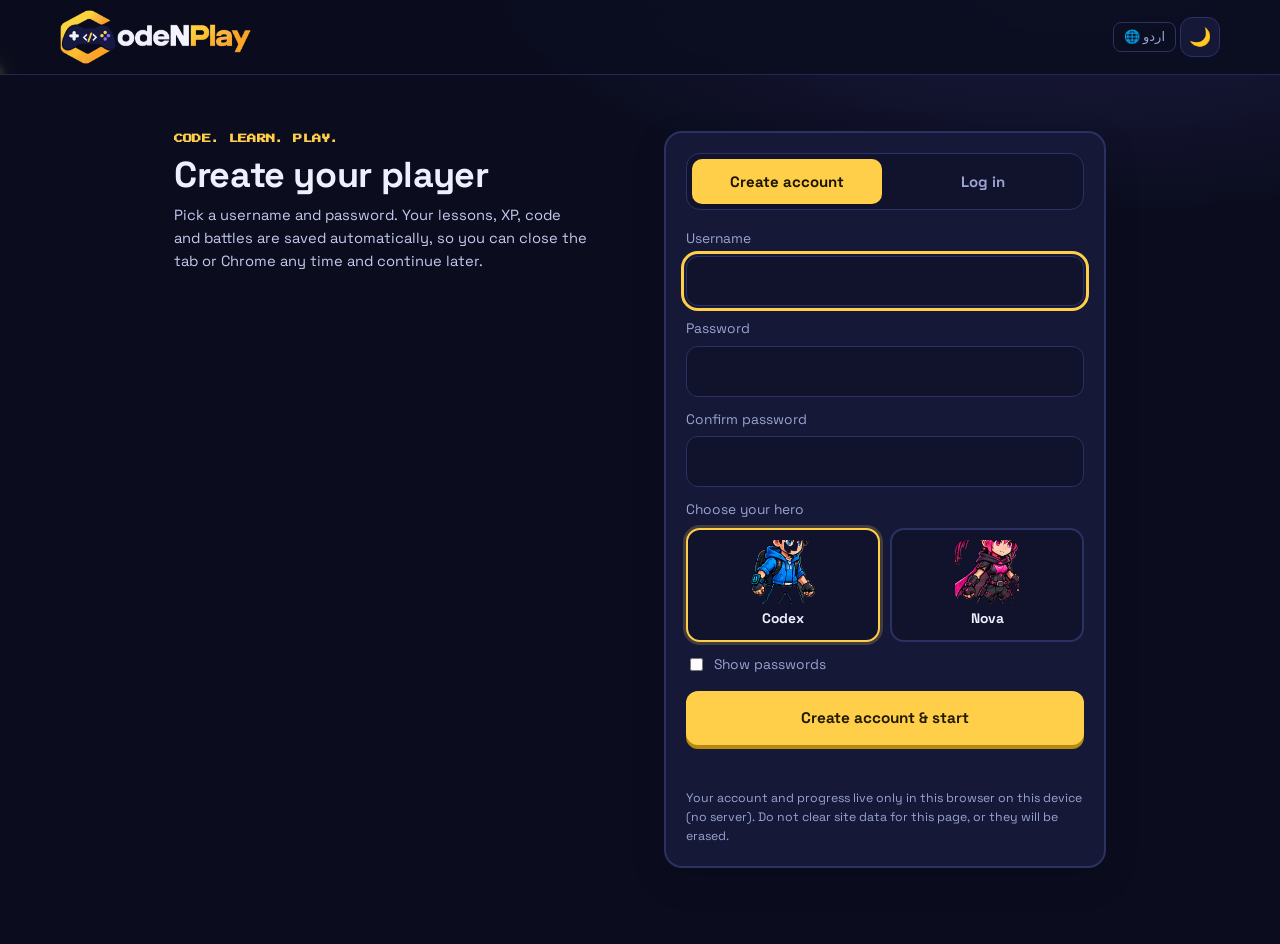
==== courses.html @ debc5994 "CodeNPlay mid-term project" ====
<!doctype html>
<html lang="en">
<head>
  <meta charset="utf-8">
  <meta name="viewport" content="width=device-width, initial-scale=1, viewport-fit=cover">
  <meta name="theme-color" content="#0b0d1f">
  <meta name="color-scheme" content="dark light">
  <title>Courses - CodeNPlay</title>
  <meta name="description" content="Choose your course: Web Development is open now. Short lessons, a live code editor and game battles.">
  <meta property="og:title" content="Courses - CodeNPlay">
  <meta property="og:description" content="Choose your course: Web Development is open now. Short lessons, a live code editor and game battles.">
  <meta property="og:type" content="website">
  <meta property="og:image" content="assets/icon.svg">
  <link rel="manifest" href="manifest.webmanifest">
  <link rel="preconnect" href="https://fonts.googleapis.com">
  <link rel="preconnect" href="https://fonts.gstatic.com" crossorigin>
  <link href="https://fonts.googleapis.com/css2?family=JetBrains+Mono:wght@400;500&family=Press+Start+2P&family=Space+Grotesk:wght@400;500;700&display=swap" rel="stylesheet">
  <link rel="icon" href="data:image/svg+xml,%3Csvg xmlns=%27http://www.w3.org/2000/svg%27 viewBox=%270 0 32 32%27%3E%3Crect width=%2732%27 height=%2732%27 rx=%277%27 fill=%27%23ffcf4a%27/%3E%3Ctext x=%2716%27 y=%2721%27 font-size=%2713%27 font-family=%27monospace%27 text-anchor=%27middle%27 fill=%27%231b1500%27%3E%26lt;/%26gt;%3C/text%3E%3C/svg%3E">
  <link rel="stylesheet" href="css/style.css">
  <script src="js/i18n.js"></script>
  <script src="js/i18n-questions.js"></script>
  <script src="js/auth.js"></script>
  <script>
  var t = null; try { t = localStorage.getItem('theme'); } catch (e) {}
  document.documentElement.dataset.theme = (t === 'cyan') ? 'cyan' : 'dark';
  </script>
</head>
<body data-area="learn">
  <a class="skip-link" href="#view">Skip to content</a>
  <header class="topbar">
    <a class="brand" href="index.html" aria-label="CodeNPlay home"><img class="brand-logo" src="assets/logo.webp" alt="CodeNPlay" width="621" height="176"></a>
    <nav class="nav" aria-label="Main">
      <button id="langToggle" type="button" class="lang-btn" aria-label="Toggle language">🌐</button>
      <button id="themeToggle" type="button" aria-label="Toggle theme">💡</button>
      <a href="index.html" data-nav="home" data-t="home">Home</a>
      <a href="courses.html" data-nav="learn" aria-current="page" data-t="courses">Courses</a>
      <a href="profile.html" data-nav="profile" data-t="profile">Profile</a>
    </nav>
    <a class="xp" id="xpChip" href="profile.html" title="Open your profile" aria-label="Your XP and profile"></a>
  </header>

  <main id="view" class="wrap" tabindex="-1"></main>

  <nav class="tabbar" aria-label="Main mobile">
    <a href="index.html" data-nav="home"><svg class="ic" viewBox="0 0 24 24" fill="none" stroke="currentColor" stroke-width="2" stroke-linecap="round" stroke-linejoin="round"><path d="M3 11l9-8 9 8v9a1 1 0 0 1-1 1h-5v-6H9v6H4a1 1 0 0 1-1-1z"/></svg><span data-t="home">Home</span></a>
    <a href="courses.html" data-nav="learn" aria-current="page"><svg class="ic" viewBox="0 0 24 24" fill="none" stroke="currentColor" stroke-width="2" stroke-linecap="round" stroke-linejoin="round"><path d="M4 5a2 2 0 0 1 2-2h13v16H6a2 2 0 0 0-2 2z"/><path d="M4 21V5"/><path d="M9 7h6"/></svg><span data-t="learn">Learn</span></a>
    <a href="profile.html" data-nav="profile"><span class="emo">👤</span><span data-t="profile">Profile</span></a>
    <button type="button" id="tabLang" class="lang-btn-mobile" aria-label="Toggle language"><span class="emo">🌐</span><span>Lang</span></button>
    <button type="button" id="tabTheme" aria-label="Toggle theme"><span class="emo">🌙</span><span data-t="dark">Dark</span></button>
  </nav>

  <div id="modal" class="modal" aria-live="polite"></div>
  <div id="toast" class="toast" role="status"></div>
  <noscript><p style="padding:24px;color:#fff">Please turn on JavaScript to use CodeNPlay.</p></noscript>

  
  <script defer src="js/lessons.js"></script>
  <script defer src="js/lessons-more.js"></script>
  <script defer src="js/tests-extra.js"></script>
  <script defer src="js/curriculum.js"></script>
  <script defer src="js/runner.js"></script>
  <script defer src="js/core.js"></script>
  <script defer src="js/academy.js"></script>
  <script defer src="js/editor.js"></script>
  <script defer src="js/courses.js"></script>
  <script defer src="js/theme.js"></script>
</body>
</html>
---- css/style.css ----
/* =========================================================
   CodeNPlay styles - mobile first
   ========================================================= */
:root {
  --bg: #0b0d1f; --bg2: #10132b; --card: #151937; --card2: #1b2045; --line: #2b3163;
  --text: #eef0ff; --muted: #9aa3d1; --gold: #ffcf4a; --violet: #7c6bff;
  --green: #3ee08f; --red: #ff6b81; --html: #ff8a4c; --css: #4cc3ff; --js: #ffd84a;
  --accent: var(--violet);
  --r: 16px; --font: "Space Grotesk", system-ui, -apple-system, "Segoe UI", sans-serif;
  --mono: "JetBrains Mono", ui-monospace, SFMono-Regular, Menlo, Consolas, monospace;
  --ed-fs: 15px; --ed-lh: 24px; --tabh: 64px;
}


.topbar {
    position: relative;
    overflow: hidden;
}


/* Moving red line */

.topbar::after {
    content: "";

    position: absolute;

    bottom: 0;
    left: -30%;

    width: 30%;
    height: 2px;

    background: linear-gradient(
        90deg,
        transparent,
        var(--line-color),
        white,
       var(--line-color),
        transparent
    );

    box-shadow:
        0 0 8px var(--line-color),
        0 0 18px var(--line-color),
        0 0 30px var(--line-color-glow);

    animation: movingLine 2.3s linear infinite;
   pointer-events: none;
}


/* Animation */

@keyframes movingLine {

    0% {
        left: -30%;
    }

    100% {
        left: 100%;
    }

}

:root,
:root[data-theme="dark"] {
  --line-color: #FFD966;
  --line-color-glow: rgba(255, 217, 102, 0.7);
}


/* Dark + Cyan */
:root[data-theme="cyan"] {
  --bg: #03232a; --bg2: #053341; --card: #07404f; --card2: #0a5164; --line: #1fa3b8;
  --text: #eafffe; --muted: #8fd9e2;
  --violet: #00e5ff;            /* accent ab cyan */
  --gold: #5ef2d6; --green: #3ee08f; --red: #ff6b81;
  color-scheme: dark;
   --line-color: #00e5ff;
   --line-color-glow: rgba(0, 229, 255, 0.7)
}
:root[data-theme="cyan"] body {
  background-image:
    radial-gradient(900px 480px at 85% -80px, rgba(0,229,255,.35), transparent 70%),
    radial-gradient(700px 400px at 0% 100%, rgba(0,255,200,.18), transparent 70%);
}
/* cards par cyan glow (agar tumhari card class alag hai to selector badal dena) */
:root[data-theme="cyan"] [class*="card"] {
  box-shadow: 0 0 0 1px rgba(0,229,255,.25), 0 6px 24px rgba(0,229,255,.12);
}
body, [class*="card"], header, nav {
  transition: background-color .35s ease, color .35s ease, border-color .35s ease, box-shadow .35s ease;
}

/* button ab icon + naam dikhayega */
#themeToggle { width: auto; padding: 0 12px; gap: 6px; font-size: 14px; white-space: nowrap; }

/* language toggle button */
.lang-btn {
  background: none; border: 1px solid var(--line); color: var(--muted);
  padding: 4px 10px; border-radius: 8px; font-size: 13px; cursor: pointer;
  white-space: nowrap; transition: color .18s, border-color .18s, background .18s;
}
.lang-btn:hover { color: var(--text); border-color: var(--muted); background: var(--card); }
.lang-btn-mobile {
  display: flex; flex-direction: column; align-items: center; justify-content: center;
  gap: 2px; background: none; border: none; color: var(--muted); font-size: 11px;
  cursor: pointer; padding: 4px;
}
.lang-btn-mobile .emo { font-size: 20px; line-height: 24px; }
.lang-btn-mobile:hover { color: var(--gold); }

* { box-sizing: border-box; }
html { -webkit-text-size-adjust: 100%; }
body {
  margin: 0; background: var(--bg); color: var(--text); font-family: var(--font);
  line-height: 1.55; min-height: 100vh; padding-bottom: calc(var(--tabh) + env(safe-area-inset-bottom));
  background-image: radial-gradient(900px 420px at 85% -80px, rgba(124,107,255,.18), transparent 70%);
  background-repeat: no-repeat;
}
a { color: inherit; text-decoration: none; }
h1, h2, h3, h4 { line-height: 1.15; margin: 0; letter-spacing: -.01em; }
p { margin: 0 0 .8em; }
code { font-family: var(--mono); font-size: .88em; background: rgba(124,107,255,.2); color: #d7d2ff; padding: .1em .4em; border-radius: 6px; }
button { font: inherit; color: inherit; cursor: pointer; }
.ic { width: 1.1em; height: 1.1em; flex: none; vertical-align: -.15em; }
.r90 { transform: rotate(90deg); } .r180 { transform: rotate(180deg); } .r270 { transform: rotate(270deg); }
.hidden { display: none !important; }
.muted { color: var(--muted); }
.center { text-align: center; }
:focus-visible { outline: 3px solid var(--gold); outline-offset: 2px; }

/* ---------- top bar ---------- */
.topbar {
  position: sticky; top: 0; z-index: 30; display: flex; align-items: center; gap: 14px;
  padding: 10px 16px; padding-top: calc(10px + env(safe-area-inset-top));
  background: rgba(11,13,31,.88); backdrop-filter: blur(10px); border-bottom: 1px solid var(--line);
}
.brand { display: flex; align-items: center; gap: 10px; font-weight: 700; font-size: 1.15rem; margin-right: auto; }
.logo { display: grid; place-items: center; width: 36px; height: 36px; border-radius: 10px; background: var(--gold); color: #1b1500; font-family: var(--mono); font-weight: 500; font-size: .82rem; box-shadow: 0 3px 0 #b68a10; }
.bname em { font-style: normal; color: var(--gold); }
.nav { display: none; gap: 4px; }
.nav a { padding: 8px 14px; border-radius: 10px; color: var(--muted); font-weight: 500; }
.nav a:hover { color: var(--text); background: var(--card); }
.nav a.active { color: var(--text); background: var(--card2); }
.xp { display: flex; align-items: center; gap: 8px; padding: 6px 12px; border-radius: 999px; background: var(--card); border: 1px solid var(--line); font-size: .85rem; }
.xp .lv { color: var(--gold); font-weight: 700; }
.xpbar { width: 38px; height: 6px; border-radius: 6px; background: #0b0d1f; overflow: hidden; display: none; }
.xpbar i { display: block; height: 100%; background: var(--gold); }

.tabbar {
  position: fixed; inset: auto 0 0 0; z-index: 30; height: calc(var(--tabh) + env(safe-area-inset-bottom)); padding-bottom: env(safe-area-inset-bottom);
  display: grid; grid-template-columns: repeat(3, 1fr); background: rgba(16,19,43,.96); backdrop-filter: blur(10px); border-top: 1px solid var(--line);
}
.tabbar a { display: flex; flex-direction: column; align-items: center; justify-content: center; gap: 2px; color: var(--muted); font-size: .72rem; font-weight: 500; }
.tabbar .ic { width: 24px; height: 24px; }
.tabbar a.active { color: var(--gold); }

/* ---------- layout ---------- */
.wrap { max-width: 1100px; margin: 0 auto; padding: 0 16px 40px; outline: none; }
.block { padding: 28px 0 8px; }
.pad-top { padding-top: 20px; }
.block-head { margin-bottom: 16px; }
.block-head h2 { font-size: 1.5rem; }
.block-head p { color: var(--muted); margin-top: 6px; }
.h1s { font-size: clamp(1.6rem, 5vw, 2.4rem); }
.eyebrow { color: var(--gold); font-weight: 700; letter-spacing: .08em; text-transform: uppercase; font-size: .78rem; margin-bottom: 8px; }
.lead { color: #c4caee; font-size: 1.05rem; max-width: 56ch; }
.lead.sm { font-size: .98rem; margin: 8px 0 0; }
.back { display: inline-flex; align-items: center; gap: 6px; color: var(--muted); font-size: .92rem; padding: 14px 0 6px; font-weight: 500; }
.back:hover { color: var(--text); }

/* ---------- buttons ---------- */
.btn {
  display: inline-flex; align-items: center; justify-content: center; gap: 8px; border: 2px solid transparent; border-radius: 12px;
  padding: 10px 18px; font-weight: 700; background: var(--card2); color: var(--text); min-height: 44px; transition: transform .08s, background .15s;
}
.btn:active { transform: translateY(2px); }
.btn.primary { background: var(--gold); color: #231a00; box-shadow: 0 4px 0 #b68a10; }
.btn.primary:active { box-shadow: 0 2px 0 #b68a10; transform: translateY(2px); }
.btn.ghost { background: transparent; border-color: var(--line); }
.btn.ghost:hover { background: var(--card); }
.btn.big { padding: 13px 22px; font-size: 1.02rem; min-height: 50px; }
.btn[disabled] { opacity: .6; pointer-events: none; }
.cta { display: flex; flex-wrap: wrap; gap: 12px; margin-top: 20px; }
.linkbtn { background: none; border: 0; color: var(--muted); text-decoration: underline; padding: 8px; }
.mini {
  display: inline-flex; align-items: center; gap: 6px; padding: 6px 10px; border-radius: 8px; border: 1px solid var(--line);
  background: var(--card2); font-size: .82rem; font-weight: 500; min-height: 34px;
}
.mini.run { background: var(--green); color: #052415; border-color: transparent; font-weight: 700; }

/* ---------- hero ---------- */
.hero { display: grid; gap: 28px; padding: 28px 0 10px; }
.hero h1 { font-size: clamp(2rem, 8vw, 3.6rem); }
.hero .mark { color: var(--gold); position: relative; white-space: nowrap; }
.hero .lead { margin-top: 14px; }
.hero-art { display: none; }
.mock { background: var(--card); border: 1px solid var(--line); border-radius: 18px; overflow: hidden; box-shadow: 0 18px 50px rgba(0,0,0,.4); transform: rotate(1.5deg); }
.mock-bar { display: flex; align-items: center; gap: 6px; padding: 10px 14px; background: var(--card2); color: var(--muted); font-size: .8rem; font-family: var(--mono); }
.mock-bar i { width: 10px; height: 10px; border-radius: 50%; background: #ff6b81; }
.mock-bar i:nth-child(2) { background: var(--gold); } .mock-bar i:nth-child(3) { background: var(--green); }
.mock-bar span { margin-left: 10px; }
.mock pre { margin: 0; padding: 16px; font-family: var(--mono); font-size: .86rem; line-height: 1.7; color: #dfe3ff; }
.mock-stage { position: relative; height: 130px; background: #0b0e22; border-top: 1px solid var(--line); }
.mock-grid { position: absolute; inset: 0; background-image: linear-gradient(rgba(124,140,255,.16) 1px, transparent 1px), linear-gradient(90deg, rgba(124,140,255,.16) 1px, transparent 1px); background-size: 28px 28px; }
.mock-chip { position: absolute; left: 14px; bottom: 12px; background: var(--gold); color: #231a00; font-weight: 700; font-size: .75rem; padding: 4px 10px; border-radius: 999px; }
.k { color: #ff8fb1; } .n { color: #ffb86b; } .s { color: #8ff0b3; } .c { color: #6c76a8; font-style: italic; } .tg { color: #7fb4ff; } .at { color: #ffd479; }

/* ---------- course cards ---------- */
.cards { display: grid; gap: 14px; }
.course-card {
  position: relative; display: flex; flex-direction: column; gap: 6px; padding: 20px; border-radius: var(--r); background: var(--card);
  border: 2px solid var(--line); transition: transform .15s, border-color .15s; overflow: hidden;
}
.course-card:hover { transform: translateY(-3px); border-color: var(--accent); }
.course-card.current { border-color: var(--accent); }
.c-html { --accent: var(--html); } .c-css { --accent: var(--css); } .c-js { --accent: var(--js); }
.course-card::before { content: ""; position: absolute; left: 0; top: 0; right: 0; height: 5px; background: var(--accent); }
.step-no { position: absolute; right: 16px; top: 14px; font-size: 3rem; font-weight: 700; color: rgba(255,255,255,.06); line-height: 1; }
.course-card h3 { font-size: 1.6rem; color: var(--accent); }
.course-card .tag { margin: 0; color: var(--text); font-weight: 700; }
.course-card .desc { color: var(--muted); font-size: .93rem; margin: 0 0 8px; }
.prog { height: 8px; background: #0b0d1f; border-radius: 8px; overflow: hidden; }
.prog span { display: block; height: 100%; background: var(--accent); border-radius: 8px; transition: width .4s; }
.card-foot { display: flex; justify-content: space-between; align-items: center; margin-top: 8px; color: var(--muted); }
.card-foot .go { color: var(--accent); font-weight: 700; display: inline-flex; gap: 6px; align-items: center; }

.how { list-style: none; margin: 0; padding: 0; display: grid; gap: 12px; grid-template-columns: 1fr 1fr; }
.how li { background: var(--card); border: 1px solid var(--line); border-radius: var(--r); padding: 16px; }
.how b { display: grid; place-items: center; width: 30px; height: 30px; border-radius: 50%; background: var(--violet); margin-bottom: 10px; }
.how h4 { font-size: 1.05rem; margin-bottom: 4px; }
.how p { color: var(--muted); font-size: .88rem; margin: 0; }
.foot { display: flex; flex-wrap: wrap; gap: 8px; justify-content: space-between; align-items: center; margin-top: 34px; padding-top: 16px; border-top: 1px solid var(--line); color: var(--muted); font-size: .88rem; }

/* ---------- course page ---------- */
.course-head { display: flex; justify-content: space-between; align-items: center; gap: 16px; padding: 20px; border-radius: var(--r); background: var(--card); border: 2px solid var(--line); border-left: 6px solid var(--accent); margin: 8px 0 18px; }
.ring { flex: none; width: 76px; height: 76px; border-radius: 50%; border: 5px solid var(--accent); display: flex; flex-direction: column; align-items: center; justify-content: center; }
.ring b { font-size: 1.1rem; } .ring span { font-size: .68rem; color: var(--muted); }
.lessons { list-style: none; margin: 0; padding: 0; display: grid; gap: 10px; }
.lrow { display: flex; align-items: center; gap: 14px; padding: 14px 16px; background: var(--card); border: 1px solid var(--line); border-radius: 14px; transition: border-color .15s, transform .15s; }
.lrow:hover { border-color: var(--accent); transform: translateX(3px); }
.lrow .num { flex: none; display: grid; place-items: center; width: 40px; height: 40px; border-radius: 12px; background: var(--card2); font-weight: 700; }
.lrow.done .num { background: var(--green); color: #052415; }
.lrow.next { border-color: var(--accent); }
.lrow.next .num { background: var(--accent); color: #1b1500; }
.lt { display: flex; flex-direction: column; flex: 1; min-width: 0; }
.lt small { color: var(--muted); }
.chev { color: var(--muted); }

/* ---------- lesson ---------- */
.lesson { max-width: 1000px; margin: 0 auto; }
.l-head { padding: 6px 0 14px; }
.steps { list-style: none; display: flex; gap: 6px; padding: 0; margin: 14px 0 0; flex-wrap: wrap; }
.steps li { font-size: .78rem; font-weight: 700; padding: 5px 12px; border-radius: 999px; background: var(--card); color: var(--muted); border: 1px solid var(--line); }
.steps li.on { background: var(--accent); color: #1b1500; border-color: transparent; }
.card { background: var(--card); border: 1px solid var(--line); border-radius: var(--r); padding: 18px; margin-bottom: 16px; }
.card h2 { font-size: 1.25rem; display: flex; align-items: center; gap: 10px; margin-bottom: 12px; }
.badge { display: grid; place-items: center; width: 28px; height: 28px; border-radius: 50%; background: var(--accent); color: #1b1500; font-size: .85rem; }
.prose p { font-size: 1.02rem; color: #d6dbf7; }
.example { margin-top: 12px; border: 1px solid var(--line); border-radius: 12px; overflow: hidden; background: #0b0e22; }
.ex-head { display: flex; align-items: center; justify-content: space-between; padding: 8px 12px; background: var(--card2); font-size: .8rem; color: var(--muted); font-weight: 700; text-transform: uppercase; letter-spacing: .05em; }
.code { margin: 0; padding: 14px; font-family: var(--mono); font-size: .88rem; line-height: 1.7; overflow-x: auto; color: #e4e7ff; white-space: pre; }
.task { display: flex; gap: 12px; align-items: flex-start; background: rgba(255,207,74,.1); border: 1px solid rgba(255,207,74,.35); border-radius: 12px; padding: 12px 14px; margin-bottom: 14px; }
.task .ic { color: var(--gold); width: 22px; height: 22px; margin-top: 2px; }
.task p { margin: 0; }
.next .cta { margin-top: 14px; }
.pn { display: flex; justify-content: space-between; gap: 12px; margin-top: 4px; }
.pn a { display: inline-flex; align-items: center; gap: 8px; padding: 10px 14px; border-radius: 12px; border: 1px solid var(--line); color: var(--muted); font-size: .9rem; }
.pn a:hover { color: var(--text); background: var(--card); }
.dots { display: flex; gap: 8px; margin-top: 12px; }
.dots i { width: 28px; height: 8px; border-radius: 8px; background: var(--card2); }
.dots i.cur { background: var(--accent); } .dots i.ok { background: var(--green); }
.question { font-size: 1.12rem; margin-bottom: 14px; }
.question p { margin: 0; }
.tbar { display: flex; flex-wrap: wrap; gap: 10px; margin-top: 14px; }
.feedback { margin-top: 12px; border-radius: 12px; padding: 0; font-size: .96rem; }
.feedback:not(:empty) { padding: 12px 14px; background: var(--card2); }
.feedback.good { background: rgba(62,224,143,.15); border: 1px solid var(--green); }
.feedback.bad { background: rgba(255,107,129,.14); border: 1px solid var(--red); }
.feedback.hint { background: rgba(124,107,255,.18); border: 1px solid var(--violet); }

/* ---------- workbench (editor + output) ---------- */
.wb { border: 1px solid var(--line); border-radius: 14px; overflow: hidden; background: var(--bg2); }
.wb-tabs { display: flex; background: var(--card2); }
.wb-tabs button { flex: 1; border: 0; background: none; padding: 11px; font-weight: 700; color: var(--muted); border-bottom: 3px solid transparent; }
.wb-tabs button.on { color: var(--text); border-bottom-color: var(--gold); background: var(--card); }
.wb-grid { display: block; }
.wb--code .pane-out { display: none; }
.wb--out .pane-code { display: none; }
.pane { display: flex; flex-direction: column; min-width: 0; }
.pane-head { display: flex; align-items: center; justify-content: space-between; gap: 8px; padding: 8px 10px; background: var(--card2); border-bottom: 1px solid var(--line); }
.file { display: inline-flex; align-items: center; gap: 8px; font-family: var(--mono); font-size: .8rem; color: var(--muted); }
.dot { width: 9px; height: 9px; border-radius: 50%; background: var(--html); } .dot.out { background: var(--green); }
.acts { display: flex; gap: 8px; }
.ed { position: relative; display: flex; height: 300px; background: #0b0e22; }
.gutter { margin: 0; width: 40px; flex: none; padding: 12px 8px 12px 0; text-align: right; font-family: var(--mono); font-size: var(--ed-fs); line-height: var(--ed-lh); color: #4d5588; overflow: hidden; user-select: none; background: #0a0c1d; border-right: 1px solid var(--line); }
.ed-main { position: relative; flex: 1; min-width: 0; }
.ed-main pre, .ed-main textarea {
  position: absolute; inset: 0; margin: 0; padding: 12px; border: 0; font-family: var(--mono); font-size: var(--ed-fs); line-height: var(--ed-lh);
  white-space: pre; tab-size: 2; letter-spacing: 0; word-spacing: 0;
}
.hl { color: #e4e7ff; overflow: hidden; pointer-events: none; }
.ed-main textarea { background: transparent; color: transparent; caret-color: #fff; resize: none; overflow: auto; outline: none; -webkit-text-fill-color: transparent; }
.ed-main textarea::selection { background: rgba(124,107,255,.45); -webkit-text-fill-color: transparent; }
.symbols { display: flex; gap: 6px; overflow-x: auto; padding: 8px; background: var(--card2); border-top: 1px solid var(--line); -webkit-overflow-scrolling: touch; }
.symbols button { flex: none; min-width: 40px; height: 38px; border-radius: 8px; border: 1px solid var(--line); background: var(--card); font-family: var(--mono); font-size: 1rem; padding: 0 10px; }
.symbols button:active { background: var(--violet); }
.preview { width: 100%; height: 300px; border: 0; background: #fff; display: block; }
.console { background: #0b0e22; border-top: 1px solid var(--line); }
.console-head { padding: 6px 12px; font-size: .75rem; font-weight: 700; letter-spacing: .06em; text-transform: uppercase; color: var(--muted); background: var(--card2); }
.console-body { font-family: var(--mono); font-size: .9rem; padding: 10px 12px; min-height: 96px; max-height: 160px; overflow: auto; color: #d9ffe8; }
.console-body:empty::before { content: "Nothing printed yet. Use console.log(...) and press Run."; color: #5f688f; }
.cl { padding: 2px 0; border-bottom: 1px dashed rgba(255,255,255,.07); white-space: pre-wrap; word-break: break-word; }
.cl.err { color: #ff9aa9; }
.base { border-top: 1px solid var(--line); background: var(--card); font-size: .85rem; }
.base summary { padding: 10px 12px; cursor: pointer; color: var(--muted); }
.base pre { margin: 0; padding: 0 12px 12px; font-family: var(--mono); font-size: .82rem; color: #c8cdf0; overflow-x: auto; }

/* ---------- modal + toast ---------- */
.modal { position: fixed; inset: 0; z-index: 60; background: rgba(5,6,18,.75); display: none; align-items: center; justify-content: center; padding: 20px; }
.modal.open { display: flex; }
.modal-card { background: var(--card); border: 2px solid var(--gold); border-radius: 20px; padding: 26px 22px; max-width: 380px; width: 100%; text-align: center; animation: pop .25s ease-out; }
.modal-card h2 { font-size: 1.7rem; margin: 10px 0; }
.burst { width: 64px; height: 64px; margin: 0 auto; border-radius: 50%; display: grid; place-items: center; background: var(--gold); color: #231a00; }
.burst .ic { width: 34px; height: 34px; fill: #231a00; }
.xpgain { font-size: 1.5rem; font-weight: 700; color: var(--green); margin-bottom: 4px; }
.modal-acts { display: flex; flex-direction: column; gap: 10px; margin-top: 18px; }
@keyframes pop { from { transform: scale(.9); opacity: 0; } to { transform: scale(1); opacity: 1; } }
.toast { position: fixed; left: 50%; bottom: calc(var(--tabh) + 18px + env(safe-area-inset-bottom)); transform: translate(-50%, 20px); background: var(--card2); border: 1px solid var(--line); padding: 10px 16px; border-radius: 999px; font-size: .9rem; opacity: 0; pointer-events: none; transition: .25s; z-index: 70; }
.toast.show { opacity: 1; transform: translate(-50%, 0); }

/* ---------- game ---------- */
.gamepage { max-width: 860px; margin: 0 auto; }
.game-top { display: flex; align-items: center; justify-content: space-between; }
.chip { padding: 5px 12px; border-radius: 999px; background: var(--card2); border: 1px solid var(--line); font-size: .78rem; font-weight: 700; }
.chip.gold { background: var(--gold); color: #231a00; border-color: transparent; }
.banner { padding: 10px 14px; border-radius: 12px; margin: 6px 0 10px; font-weight: 500; }
.banner.good { background: rgba(62,224,143,.15); border: 1px solid var(--green); }
.hud { display: grid; grid-template-columns: repeat(5, minmax(0, 1fr)); gap: 8px; margin: 8px 0 10px; }
.hud div { background: var(--card); border: 1px solid var(--line); border-radius: 12px; padding: 8px 10px; }
.hud small { display: block; color: var(--muted); font-size: .68rem; text-transform: uppercase; letter-spacing: .06em; }
.hud b { font-size: 1.1rem; }
.stage { border: 3px solid var(--line); border-radius: 16px; overflow: hidden; aspect-ratio: 16 / 10; background: #0b0e22; box-shadow: 0 0 0 4px rgba(124,107,255,.15); }
.stage canvas { width: 100%; height: 100%; display: block; touch-action: none; }
.controls { display: grid; grid-template-columns: 1fr auto 1fr; align-items: center; gap: 10px; margin: 16px 0; }
.dpad { display: grid; grid-template-columns: repeat(3, 52px); grid-template-rows: repeat(3, 52px); justify-self: start; }
.dpad button { border: 0; background: var(--card2); border-radius: 10px; display: grid; place-items: center; touch-action: manipulation; border: 1px solid var(--line); }
.dpad button:active { background: var(--violet); }
.dpad .u { grid-area: 1 / 2; } .dpad .l { grid-area: 2 / 1; } .dpad .r { grid-area: 2 / 3; } .dpad .d { grid-area: 3 / 2; }
.dpad .mid { grid-area: 2 / 2; background: var(--bg2); }
.ab { display: flex; gap: 12px; justify-self: end; }
.ab button { width: 58px; height: 58px; border-radius: 50%; border: 0; font-weight: 700; font-size: 1.1rem; background: var(--violet); box-shadow: 0 4px 0 #4a3fb3; touch-action: manipulation; }
.ab .a { background: var(--gold); color: #231a00; box-shadow: 0 4px 0 #b68a10; }
.ab .b { margin-top: 18px; }
.ab button:active { transform: translateY(3px); box-shadow: none; }
.game-foot { display: flex; flex-direction: column; gap: 12px; align-items: stretch; }
.game-foot p { margin: 0; text-align: center; }

/* ---------- small phones ---------- */
@media (max-width: 480px) {
  .controls { grid-template-columns: 1fr 1fr; }
  .center-btns { grid-column: 1 / -1; grid-row: 1; }
  .center-btns .btn { width: 100%; }
  .xp .lv { display: none; }
}

/* ---------- tablet / desktop ---------- */
@media (min-width: 861px) {
  :root { --tabh: 0px; --ed-fs: 14px; --ed-lh: 22px; }
  body { padding-bottom: 0; }
  .tabbar { display: none; }
  .nav { display: flex; }
  .xpbar { display: block; }
  .toast { bottom: 24px; }
  .wrap { padding: 0 28px 60px; }
  .hero { grid-template-columns: 1.15fr .85fr; align-items: center; gap: 40px; padding: 56px 0 20px; }
  .hero-art { display: block; }
  .cards { grid-template-columns: repeat(3, 1fr); }
  .how { grid-template-columns: repeat(5, minmax(0, 1fr)); }
  .wb-tabs { display: none; }
  .wb--code .pane-out, .wb--out .pane-code { display: flex; }
  .wb-grid { display: grid; grid-template-columns: 1fr 1fr; }
  .pane-code { border-right: 1px solid var(--line); }
  .ed, .preview { height: 340px; }
  .symbols { display: none; }
  .card { padding: 24px; }
  .game-foot { flex-direction: row; justify-content: space-between; align-items: center; }
  .game-foot p { text-align: left; }
  .modal-acts { flex-direction: row; justify-content: center; }
}
@media (max-width: 860px) {
  /* 16px inputs stop iOS from zooming when you tap the editor */
  :root { --ed-fs: 16px; --ed-lh: 26px; }
  .ed { height: 280px; }
  .preview { height: 280px; }
}
@media (prefers-reduced-motion: reduce) { * { animation: none !important; transition: none !important; } }

/* =========================================================
   REDESIGN v2 - arcade look, battle screen (question left, game right)
   ========================================================= */
:root { --px: "Press Start 2P", ui-monospace, monospace; }
.eyebrow { font-family: var(--px); font-size: .62rem; line-height: 1.7; letter-spacing: .02em; }
.card, .course-card, .lrow, .how li { box-shadow: 0 5px 0 rgba(0,0,0,.35); }
.card { border-width: 2px; }
.logo { font-family: var(--mono); }
body[data-area="play"] .wrap { max-width: 1360px; }

/* stage (shared by home demo, battle, free play) */
.stage {
  position: relative; aspect-ratio: 16 / 9; width: 100%; overflow: hidden; background: #0b0e22; border: 3px solid #323a7a; border-radius: 14px;
  box-shadow: 0 6px 0 rgba(0,0,0,.4), 0 0 0 4px rgba(124,107,255,.12);
}
.stage canvas { width: 100%; height: 100%; display: block; image-rendering: pixelated; }

/* home arcade cabinet */
.hero-art { display: block; }
.cab { background: linear-gradient(180deg, #232766, #151937); border: 3px solid #323a7a; border-radius: 22px; padding: 12px; box-shadow: 0 10px 0 rgba(0,0,0,.4), 0 24px 60px rgba(0,0,0,.45); }
.cab-top { display: flex; align-items: center; gap: 8px; padding: 2px 4px 10px; font-family: var(--px); font-size: .6rem; color: var(--muted); }
.cab-top b { margin-left: auto; font-weight: 400; color: var(--gold); }
.led { width: 10px; height: 10px; border-radius: 50%; background: var(--red); box-shadow: 0 0 10px var(--red); }
.led.b { background: var(--green); box-shadow: 0 0 10px var(--green); }
.cab-code { margin-top: 10px; padding: 10px 12px; border-radius: 10px; background: #0b0e22; font-family: var(--mono); font-size: .8rem; color: #dfe3ff; overflow-x: auto; white-space: nowrap; }
.hero h1 { font-size: clamp(2.2rem, 9vw, 4rem); }

/* course page level tiles */
.lessons { grid-template-columns: repeat(auto-fill, minmax(260px, 1fr)); }
.lrow .num { font-family: var(--px); font-size: .8rem; border-radius: 10px; }

/* battle screen */
.play-grid { display: grid; gap: 16px; grid-template-columns: minmax(0, 1fr); }
.arena { order: -1; scroll-margin-top: 70px; }
.m-head { padding: 2px 0 12px; }
.pips { list-style: none; display: flex; flex-wrap: wrap; gap: 8px; padding: 0; margin: 14px 0 0; }
.pips li b { display: inline-block; font-family: var(--px); font-weight: 400; font-size: .62rem; padding: 8px 10px; border-radius: 8px; background: var(--card); border: 2px solid var(--line); color: var(--muted); }
.pips li.cur b { background: var(--gold); border-color: var(--gold); color: #231a00; }
.pips li.done b { background: var(--green); border-color: var(--green); color: #052415; }
.qcard { padding: 16px; }
.qtag { font-family: var(--px); font-size: .62rem; color: var(--gold); margin-bottom: 10px; line-height: 1.6; }
.question { font-size: 1.08rem; margin-bottom: 14px; }
.arena-hud { display: flex; align-items: center; justify-content: space-between; gap: 12px; margin-bottom: 10px; }
.hearts { display: flex; gap: 4px; }
.heart { width: 26px; height: 26px; fill: #ff5470; filter: drop-shadow(0 2px 0 rgba(0,0,0,.4)); }
.hearts .lost .heart { fill: #2b3163; }
.stat { text-align: right; padding: 4px 12px; background: var(--card); border: 2px solid var(--line); border-radius: 10px; min-width: 84px; }
.stat small { display: block; color: var(--muted); font-size: .62rem; text-transform: uppercase; letter-spacing: .06em; }
.stat b { font-family: var(--px); font-weight: 400; font-size: .85rem; color: var(--gold); }
.arena-note { margin: 12px 2px 0; color: var(--muted); font-size: .88rem; text-align: center; }
.keys { margin: 0; color: var(--muted); font-size: .82rem; }
.ov { position: absolute; inset: 0; display: none; align-items: center; justify-content: center; padding: 8px; background: rgba(6,7,22,.78); overflow: auto; }
.ov.open { display: flex; animation: pop .25s ease-out; }
.ov-card { text-align: center; width: 100%; max-width: 360px; }
.ov-title { font-family: var(--px); font-size: clamp(.85rem, 3.4vw, 1.3rem); color: var(--gold); margin: 0 0 8px; text-shadow: 0 3px 0 #000; line-height: 1.4; }
.ov-title.bad { color: var(--red); }
.stars { display: flex; justify-content: center; gap: 6px; margin-bottom: 4px; }
.bigstar { width: clamp(30px, 9vw, 46px); fill: #2b3163; stroke: #10122b; stroke-width: 1.5; }
.stars .on .bigstar { fill: var(--gold); }
.ov-xp { margin: 4px 0 10px; font-weight: 700; color: #dfe3ff; font-size: .95rem; }
.ov-acts { display: grid; grid-template-columns: 1fr 1fr; gap: 8px; }
.ov-acts .primary { grid-column: 1 / -1; }
.ov-acts .btn { min-height: 42px; padding: 8px 12px; }
.ov-acts .big { font-size: .95rem; }

/* tabbed workbench (narrow panel on desktop too) */
@media (min-width: 861px) {
  .wb.tabbed .wb-tabs { display: flex; }
  .wb.tabbed .wb-grid { display: block; }
  .wb.tabbed.wb--code .pane-out, .wb.tabbed.wb--out .pane-code { display: none; }
  .wb.tabbed .pane-code { border-right: 0; }
  .wb.tabbed .symbols { display: flex; }
  .wb.tabbed .ed, .wb.tabbed .preview { height: 300px; }
}
@media (min-width: 981px) {
  .play-grid { grid-template-columns: minmax(0, 1fr) minmax(0, .92fr); gap: 26px; align-items: start; }
  .arena { order: 0; position: sticky; top: 78px; }
  .m-head { padding-top: 0; }
}

/* free play */
#themeToggle {
  appearance: none;
  -webkit-appearance: none;
  background: var(--card);
  color: var(--text);
  border: 1px solid var(--line);
  border-radius: 12px;
  width: 40px;
  height: 40px;
  padding: 0;
  display: inline-grid;
  place-items: center;
  font-size: 18px;
  line-height: 1;
  cursor: pointer;
  transition: background .2s, border-color .2s, transform .15s;
}
#themeToggle:hover {
  background: var(--card2);
  border-color: var(--accent);
}
#themeToggle:active { transform: scale(.94); }
#themeToggle:focus-visible {
  outline: 2px solid var(--accent);
  outline-offset: 2px;
}


/* =========================================================
   CodeNPlay quality upgrade — additive overrides
   Preserves the original palette, routes, lesson and game UI.
   ========================================================= */
:root {
  --r: 18px;
  --focus-ring: 0 0 0 3px rgba(255, 207, 74, .22);
}
html { scroll-behavior: smooth; }
body {
  background-attachment: fixed;
  text-rendering: optimizeLegibility;
  -webkit-font-smoothing: antialiased;
}
.topbar {
  min-height: 64px;
  background: color-mix(in srgb, var(--bg) 88%, transparent);
  border-bottom-color: color-mix(in srgb, var(--line) 78%, transparent);
}
.topbar::after { z-index: 1; }
.brand { letter-spacing: -.035em; }
.logo { transition: transform .2s ease, box-shadow .2s ease; }
.brand:hover .logo { transform: translateY(-2px) rotate(-4deg); box-shadow: 0 5px 0 #b68a10, 0 0 22px rgba(255,207,74,.22); }
.nav a, .tabbar a, .tabbar button { transition: color .18s ease, background .18s ease, transform .18s ease; }
.nav a.active { box-shadow: inset 0 0 0 1px color-mix(in srgb, var(--accent) 42%, transparent); }
.xp { box-shadow: 0 8px 24px rgba(0,0,0,.12); white-space: nowrap; }
.xpbar { display: block; }
.btn, .mini, .course-card, .lrow, .card, .qcard { transition: transform .18s ease, border-color .18s ease, background-color .18s ease, box-shadow .18s ease; }
.btn:hover { transform: translateY(-1px); }
.btn.primary:hover { box-shadow: 0 6px 0 #b68a10, 0 12px 28px rgba(255,207,74,.12); }
.btn:focus-visible, button:focus-visible, a:focus-visible { outline: 3px solid var(--gold); outline-offset: 3px; box-shadow: var(--focus-ring); }
.course-card, .card, .qcard, .cab, .arena, .course-head {
  box-shadow: 0 12px 34px rgba(0,0,0,.16);
}
.course-card:hover, .lrow:hover { box-shadow: 0 16px 34px rgba(0,0,0,.2); }
.course-card .prog, .prog { background: color-mix(in srgb, var(--bg) 75%, var(--card)); }
.how li { transition: transform .18s ease, border-color .18s ease; }
.how li:hover { transform: translateY(-3px); border-color: var(--accent); }
.hero { align-items: center; }
.hero .lead { line-height: 1.75; }
.block { padding-top: clamp(30px, 5vw, 54px); }
.block-head { max-width: 68ch; }
.block-head h2 { letter-spacing: -.035em; }
.course-card { min-height: 220px; }
.course-card .desc { line-height: 1.65; }
.lrow { min-height: 76px; }
.stage { border-radius: 14px; overflow: hidden; }
.preview { background: #fff; }
.pane, .wb { min-width: 0; }
.ed textarea { tab-size: 2; }
.symbols { flex-wrap: wrap; }
.symbols button, .mini { min-height: 36px; }
.suggestions {
  display: flex;
  align-items: flex-start;
  gap: 10px;
  padding: 10px 12px;
  border-top: 1px solid var(--line);
  background: color-mix(in srgb, var(--card) 86%, var(--bg));
}
.suggestions.is-off { display: none; }
.suggestions-label {
  flex: none;
  color: var(--muted);
  font-size: .72rem;
  font-weight: 700;
  letter-spacing: .06em;
  text-transform: uppercase;
  padding-top: 7px;
}
.suggestion-list { display: flex; flex-wrap: wrap; gap: 7px; min-width: 0; }
.suggestion-chip {
  border: 1px solid color-mix(in srgb, var(--accent) 44%, var(--line));
  border-radius: 999px;
  background: color-mix(in srgb, var(--accent) 10%, var(--card2));
  color: var(--text);
  padding: 5px 10px;
  min-height: 30px;
  font: 500 .76rem var(--mono);
  cursor: pointer;
  transition: background .16s ease, border-color .16s ease, transform .16s ease;
}
.suggestion-chip:hover { background: color-mix(in srgb, var(--accent) 22%, var(--card2)); border-color: var(--accent); transform: translateY(-1px); }
.suggest-toggle[aria-pressed="false"] { color: var(--muted); }
.pane-head .acts { display: flex; align-items: center; gap: 7px; flex-wrap: wrap; }
.feedback { line-height: 1.6; }
.toast { box-shadow: 0 12px 36px rgba(0,0,0,.28); }
.tabbar { grid-template-columns: repeat(5, minmax(0, 1fr)); }
.tabbar button {
  border: 0; background: transparent; color: var(--muted);
  display: flex; flex-direction: column; align-items: center; justify-content: center;
  gap: 2px; font-size: .72rem; font-weight: 500;
}
.tabbar button .emo { font-size: 20px; line-height: 24px; }
.tabbar button:hover { color: var(--gold); }
#tabTheme { min-width: 0; }
#themeToggle { font-weight: 700; }
:root[data-theme="cyan"] .topbar { background: rgba(3,35,42,.9); }
@media (min-width: 600px) {
  .wrap { padding-left: 24px; padding-right: 24px; }
  .cards { grid-template-columns: repeat(3, minmax(0, 1fr)); }
  .how { grid-template-columns: repeat(4, minmax(0, 1fr)); }
  .hero { grid-template-columns: minmax(0, 1.05fr) minmax(300px, .95fr); gap: clamp(24px, 4vw, 54px); padding-top: 46px; }
  .hero-art { display: block; min-width: 0; }
}
@media (min-width: 861px) {
  body { padding-bottom: 0; }
  .topbar { padding-left: max(24px, calc((100vw - 1160px)/2)); padding-right: max(24px, calc((100vw - 1160px)/2)); }
  .nav { display: flex; align-items: center; }
  .tabbar { display: none; }
  .wrap { max-width: 1160px; padding-bottom: 64px; }
  .xpbar { width: 54px; }
}
@media (max-width: 860px) {
  .topbar { gap: 8px; padding-left: 12px; padding-right: 12px; }
  .nav { display: none; }
  .xp { padding: 5px 9px; font-size: .76rem; }
  .xpbar { display: none; }
  .hero { padding-top: 24px; }
  .hero-art { display: block; }
  .hero-art .cab { max-width: 560px; margin: 0 auto; }
  .suggestions { flex-direction: column; gap: 6px; }
  .suggestions-label { padding-top: 0; }
  .pane-head .acts { gap: 5px; }
  .pane-head .mini { padding: 6px 8px; }
}
@media (max-width: 480px) {
  :root { --tabh: 62px; }
  .wrap { padding-left: 14px; padding-right: 14px; }
  .brand { font-size: 1.02rem; gap: 8px; }
  .logo { width: 33px; height: 33px; }
  .xp { gap: 5px; padding: 5px 8px; }
  .xp .lv { font-size: .72rem; }
  .xp b { font-size: .72rem; }
  .hero h1 { font-size: clamp(2rem, 10vw, 2.8rem); }
  .hero .lead { font-size: .96rem; }
  .cta { display: grid; grid-template-columns: 1fr; }
  .cta .btn { width: 100%; }
  .cards { grid-template-columns: 1fr; }
  .how { grid-template-columns: 1fr 1fr; }
  .course-card { min-height: 0; }
  .qcard { padding: 13px; }
  .tbar { display: flex; flex-wrap: wrap; }
  .tbar .btn { flex: 1 1 auto; }
  .suggestion-chip { font-size: .7rem; }
  .pane-head .acts .mini span { display: none; }
}
@media (prefers-reduced-motion: reduce) {
  *, *::before, *::after { scroll-behavior: auto !important; animation-duration: .01ms !important; animation-iteration-count: 1 !important; transition-duration: .01ms !important; }
}


/* =========================================================
   CodeNPlay additive responsive, accessibility & profile polish
   ========================================================= */
.hero { grid-template-columns: minmax(0, 1fr); background-image: linear-gradient(rgba(255,255,255,.025) 1px, transparent 1px), linear-gradient(90deg,rgba(255,255,255,.025) 1px,transparent 1px); background-size: 28px 28px; }
.hero > *, .hero-text, .hero-art, .cab, .cab-code { min-width: 0; max-width: 100%; }
.cab-code { overflow-wrap: anywhere; }
.resume-card { display:grid; gap:5px; max-width:390px; margin-top:22px; padding:16px 18px; border:1px solid var(--line); border-radius:16px; background:rgba(255,255,255,.055); box-shadow:0 12px 32px rgba(0,0,0,.14); }
.resume-card b { font-size:1.08rem; }.resume-card span:last-of-type { color:var(--muted); }.resume-card strong { color:var(--gold); margin-top:5px; }
.stats-strip,.profile-stats { display:grid; grid-template-columns:repeat(4,minmax(0,1fr)); gap:12px; margin:22px 0 38px; }
.stats-strip>div,.profile-stats>div { display:grid; gap:5px; padding:18px; border:1px solid var(--line); border-radius:16px; background:var(--card); box-shadow:0 10px 28px rgba(0,0,0,.10); }
.stats-strip b,.profile-stats b { font-size:1.45rem; color:var(--gold); }.stats-strip span,.profile-stats span { color:var(--muted); font-size:.86rem; }
.feature-grid,.achievement-grid { display:grid; grid-template-columns:repeat(4,minmax(0,1fr)); gap:14px; }
.feature-card,.achievement { min-width:0; padding:18px; border:1px solid var(--line); border-radius:16px; background:var(--card); box-shadow:0 8px 24px rgba(0,0,0,.10); }
.feature-card>span { font-size:1.5rem; }.feature-card p,.achievement small { color:var(--muted); line-height:1.55; }
.faq details { margin:10px 0; padding:16px 18px; border:1px solid var(--line); border-radius:14px; background:var(--card); }
.faq summary { cursor:pointer; font-weight:700; }.faq details p { color:var(--muted); margin-bottom:0; }
.site-foot { display:flex; flex-wrap:wrap; align-items:center; justify-content:space-between; gap:18px; padding:24px 0 90px; }
.site-foot>div { display:flex; flex-direction:column; gap:4px; }.site-foot small { color:var(--muted); }.site-foot a { margin-right:16px; color:var(--muted); }
#xpChip { text-decoration:none; cursor:pointer; }.streak-chip { color:#ffb35c; font-weight:800; white-space:nowrap; }
.profile-hero { display:flex; align-items:center; gap:20px; flex-wrap:wrap; padding:22px; border:1px solid var(--line); border-radius:20px; background:var(--card); margin:18px 0; }
.level-avatar { width:76px;height:76px;display:grid;place-items:center;border-radius:22px;background:linear-gradient(135deg,rgba(255,207,74,.22),rgba(124,107,255,.25));font-size:2rem;position:relative; }
.level-avatar small { position:absolute;bottom:-8px;background:var(--gold);color:#171323;border-radius:20px;padding:3px 8px;font-size:.65rem;font-weight:900; }
.profile-level { flex:1;min-width:180px; }.profile-level h2,.profile-level p { margin:0 0 7px; }.profile-xp { display:block; width:100%; max-width:440px;height:9px;margin-top:10px; }
.achievement { display:flex; gap:12px; align-items:flex-start; }.achievement.locked { opacity:.48; filter:saturate(.35); }.achievement b,.achievement small { display:block; }.achievement small { margin-top:5px; }.ach-icon { font-size:1.35rem; }
.wb .preview,.wb .ed { height:clamp(220px,42dvh,360px); min-height:220px; }
.wb-tabs button { min-height:44px; padding:10px 18px; position:relative; }.wb-tabs button.on:after { content:"";position:absolute;left:12px;right:12px;bottom:0;height:3px;border-radius:3px;background:var(--gold); }
.wb-tabs button:focus-visible,.suggestion-chip:focus-visible,button:focus-visible,a:focus-visible { outline:3px solid var(--gold);outline-offset:3px; }
.skip-link { position:fixed;top:8px;left:8px;z-index:9999;transform:translateY(-160%);padding:10px 14px;background:var(--gold);color:#171323;border-radius:9px;font-weight:800; }.skip-link:focus { transform:translateY(0); }
::selection { background:rgba(255,207,74,.35);color:inherit; }
* { scrollbar-width:thin;scrollbar-color:rgba(160,160,190,.45) transparent; }
@media (max-width:700px) {
 .stats-strip,.profile-stats { grid-template-columns:repeat(2,minmax(0,1fr));gap:9px; }
 .feature-grid,.achievement-grid { grid-template-columns:repeat(2,minmax(0,1fr)); }
 .stats-strip>div,.profile-stats>div,.feature-card,.achievement { padding:13px; }
 .site-foot { padding-bottom:100px; }
 .hero { overflow:hidden; }.hero-art { width:100%; }.cab { width:100%; }
 .wb-tabs button { flex:1; }
}
@media (max-width:380px) {
 .wrap { width:min(100% - 24px, var(--max)); }
 .stats-strip,.profile-stats { gap:7px; }.stats-strip>div,.profile-stats>div { padding:11px; }
 .feature-grid,.achievement-grid { gap:8px; }.feature-card,.achievement { padding:11px; }
 .resume-card { padding:13px; }.profile-hero { padding:14px;gap:14px; }
 .cab-code { font-size:10px; }
}
@media (orientation:landscape) and (max-height:520px) {
 .hero { padding-top:22px;padding-bottom:22px; }.hero-art .stage { min-height:150px; }
 .tabbar { padding-top:5px;padding-bottom:5px; }
}
@media (hover:none) {
 a:hover,button:hover,.course-card:hover,.feature-card:hover,.achievement:hover { transform:none!important; }
}
@media print {
 .topbar,.tabbar,.cta,.sound-toggle,.linkbtn,.skip-link { display:none!important; }
 body,.wrap { background:#fff!important;color:#111!important; }.card,.feature-card,.achievement,.stats-strip>div { box-shadow:none!important;break-inside:avoid; }
}

/* ---------- Story mode / battle (v2) ---------- */
.stage canvas { image-rendering: auto; }
.heartimg { width: 30px; height: 26px; display: block; filter: drop-shadow(0 2px 0 rgba(0,0,0,.4)); }
.hearts { gap: 2px; }
.ov { z-index: 3; }
.ov.talk { align-items: flex-end; justify-content: center; flex-direction: column; gap: 8px; background: linear-gradient(180deg, rgba(5,6,20,.15), rgba(5,6,20,.82)); padding: 10px; }
.ov.talk .btn { align-self: flex-end; }
.ov.end { background: rgba(6,7,22,.84); }
.sdlg { display: flex; align-items: center; gap: 12px; width: 100%; text-align: left; background: rgba(14,16,44,.95); border: 2px solid #ffcf4a; border-radius: 14px; padding: 10px 12px; }
.sdlg b { color: #ffcf4a; font-size: .85rem; }
.sdlg p { margin: 4px 0 0; font-size: .92rem; line-height: 1.45; color: #eef0ff; }
.sdlg > div { flex: 1; }
.sport { flex: none; width: 64px; height: 56px; object-fit: contain; border-radius: 10px; background: #1b2150; padding: 3px; }
.ov-story { margin: 0 0 8px; color: #dfe3ff; font-size: .85rem; line-height: 1.45; }
.ov-next { margin: 0 0 10px; display: grid; gap: 2px; }
.ov-next small { color: var(--muted); font-size: .62rem; letter-spacing: .08em; }
.ov-next b { color: #fff; font-size: .9rem; }
.ov-card, .ov.end { text-align: center; flex-direction: column; }
.ov.end > * { width: 100%; max-width: 380px; margin-left: auto; margin-right: auto; }
.remind { margin-top: 14px; border: 1px solid var(--line); border-radius: 12px; padding: 10px 14px; background: var(--card); }
.remind summary { cursor: pointer; font-weight: 700; color: var(--muted); }
.remind .prose { margin-top: 10px; }
.mission #wbSlot { margin-top: 14px; }
/* editor on top, output right below it */
.wb.stacked .wb-tabs { display: none; }
.wb.stacked .wb-grid { display: block; }
.wb.stacked .pane-code, .wb.stacked .pane-out { display: flex !important; border-right: 0; }
.wb.stacked .pane-out { border-top: 3px solid var(--line); }
.wb.stacked .ed { height: clamp(200px, 32dvh, 300px); }
.wb.stacked .preview { height: clamp(150px, 26dvh, 240px); }
.wb.stacked .mini.run { background: var(--gold); color: #231a00; border-color: var(--gold); font-weight: 700; padding: 8px 16px; }
.wb.stacked .console-body { min-height: 64px; max-height: 110px; }
.lrow.boss-row { margin-top: 12px; border-color: #ff5470; }
.lrow.boss-row .num { background: #ff5470; color: #2a0510; }
.lrow.locked { opacity: .6; }
.win-banner { background: rgba(62,224,143,.14); border: 1px solid var(--green); border-radius: 12px; padding: 12px 14px; font-weight: 700; }
.hero-picks { margin: 6px 0 14px; }
.hp-row { display: grid; grid-template-columns: repeat(2, minmax(0, 1fr)); gap: 12px; max-width: 520px; }
.hero-pick { display: grid; grid-template-columns: 64px 1fr; grid-template-rows: auto auto; column-gap: 12px; text-align: left; align-items: center; padding: 10px; border-radius: 14px; border: 2px solid var(--line); background: var(--card); color: var(--text); cursor: pointer; }
.hero-pick img { grid-row: 1 / 3; width: 64px; height: 56px; object-fit: contain; }
.hero-pick b { font-size: 1rem; align-self: end; }
.hero-pick small { color: var(--muted); font-size: .76rem; align-self: start; }
.hero-pick.on { border-color: var(--gold); box-shadow: 0 0 0 3px rgba(255,207,74,.2); }
.story-page .cta { margin: 14px 0 26px; }
.sworld { margin-top: 26px; }
.sworld header h2 { font-family: var(--px); font-size: clamp(.9rem, 2.4vw, 1.2rem); margin: 4px 0; color: var(--gold); line-height: 1.5; }
.snodes { display: grid; grid-template-columns: repeat(auto-fill, minmax(170px, 1fr)); gap: 12px; margin-top: 12px; }
.snode { position: relative; display: grid; gap: 3px; padding: 12px; min-height: 118px; align-content: end; border-radius: 14px; overflow: hidden; border: 2px solid var(--line); color: #fff; isolation: isolate; text-decoration: none; }
.snode .n-bg { position: absolute; inset: 0; z-index: -2; background-size: cover; background-position: center; }
.snode::before { content: ""; position: absolute; inset: 0; z-index: -1; background: linear-gradient(180deg, rgba(8,9,28,.2), rgba(8,9,28,.88)); }
.snode .n-no { position: absolute; top: 8px; left: 8px; width: 30px; height: 30px; display: grid; place-items: center; border-radius: 9px; background: rgba(10,12,34,.8); font-family: var(--px); font-size: .7rem; }
.snode b { font-size: .92rem; line-height: 1.25; }
.snode small { color: #cfd4ff; font-size: .74rem; }
.snode.done { border-color: var(--green); } .snode.done .n-no { background: var(--green); color: #052415; }
.snode.next { border-color: var(--gold); box-shadow: 0 0 0 3px rgba(255,207,74,.22); } .snode.next .n-no { background: var(--gold); color: #231a00; }
.snode.boss { border-color: #ff5470; } .snode.boss .n-no { background: #ff5470; color: #2a0510; }
.snode.locked { filter: grayscale(.85) brightness(.7); cursor: not-allowed; }
a.snode:hover { transform: translateY(-2px); }
.hero-art .stage { aspect-ratio: 16 / 9; }
@media (max-width: 520px) { .sdlg p { font-size: .8rem; } .sport { width: 44px; height: 40px; } .snodes { grid-template-columns: 1fr 1fr; } .hp-row { grid-template-columns: 1fr; } }

.endcard { text-align: center; padding: 20px 16px; border-color: var(--gold); }
.endcard .ov-acts { max-width: 420px; margin: 0 auto; }
.wb.stacked .ed { height: 210px !important; min-height: 0 !important; }
.wb.stacked .preview { height: 190px !important; min-height: 0 !important; }

.hero-art .cab { max-width: 640px; margin: 0 auto; }

.arena-hud { flex-wrap: wrap; }
@media (max-width: 520px) {
  .arena-hud { gap: 6px; }
  .arena-hud .stat { min-width: 0; padding: 3px 8px; flex: 1; }
  .arena-hud .sound-toggle { padding: 6px 10px; min-height: 0; font-size: .8rem; flex: none; }
  .heartimg { width: 24px; height: 21px; }
}

/* ---------- brand logo image ---------- */
.brand { margin-right: auto; flex: 0 0 auto; }
.brand-logo { display: block; height: 54px; width: auto; max-width: none; transition: transform .2s ease, filter .2s ease; }
.brand:hover .brand-logo { transform: translateY(-2px); filter: drop-shadow(0 0 14px rgba(255,207,74,.25)); }
@media (max-width: 480px) { .brand-logo { height: 46px; } }

/* ---------- hero: text left, live demo game right (desktop) ---------- */
@media (min-width: 900px) {
  .hero { grid-template-columns: minmax(0, 1.05fr) minmax(320px, .95fr); align-items: center; gap: clamp(28px, 4vw, 54px); }
}

/* ---------- footer ---------- */
.foot.site-foot { display: block; margin-top: 56px; padding: 34px 0 96px; border-top: 1px solid var(--line); font-size: .92rem; position: relative; }
.foot.site-foot::before { content: ""; position: absolute; left: 0; top: -1px; width: 120px; height: 2px; background: linear-gradient(90deg, var(--gold), transparent); }
.site-foot > .sf-grid { display: grid; flex-direction: row; grid-template-columns: 1fr 1fr; gap: 28px 20px; }
.sf-brand { grid-column: 1 / -1; display: flex; flex-direction: column; gap: 12px; max-width: 420px; }
.sf-logo { display: block; height: 44px; width: auto; align-self: flex-start; }
.sf-brand p { margin: 0; color: var(--muted); line-height: 1.6; }
.sf-col { display: flex; flex-direction: column; align-items: flex-start; gap: 9px; min-width: 0; }
.sf-col h4 { margin: 0 0 4px; font-size: .74rem; letter-spacing: .1em; text-transform: uppercase; color: var(--gold); }
.site-foot .sf-col a { margin: 0; color: var(--muted); transition: color .18s ease, transform .18s ease; }
.site-foot .sf-col a:hover { color: var(--gold); transform: translateX(3px); }
.sf-note { margin: 0; color: var(--muted); font-size: .86rem; }
.sf-col .linkbtn { padding: 8px 14px; border: 1px solid var(--line); border-radius: 10px; background: var(--card); color: var(--text); text-decoration: none; font-size: .86rem; cursor: pointer; transition: border-color .18s ease, color .18s ease; }
.sf-col .linkbtn:hover { border-color: #ff5470; color: #ff8fa3; }
.site-foot > .sf-bottom { display: flex; flex-direction: row; flex-wrap: wrap; justify-content: space-between; gap: 6px 16px; margin-top: 28px; padding-top: 16px; border-top: 1px solid var(--line); color: var(--muted); font-size: .8rem; }
.sf-tag { font-family: var(--mono); color: var(--gold); letter-spacing: .04em; }
@media (min-width: 861px) {
  .foot.site-foot { padding-bottom: 36px; }
  .site-foot > .sf-grid { grid-template-columns: 1.6fr 1fr 1fr; gap: 40px; }
  .sf-brand { grid-column: auto; }
}

/* ---------- accounts: login page + profile account card ---------- */
.auth-wrap { max-width: 980px; padding-top: 28px; padding-bottom: 60px; display: grid; gap: 24px; grid-template-columns: 1fr; align-items: start; }
.auth-intro .lead { max-width: 46ch; }
.auth-found { margin-top: 14px; padding: 10px 14px; border: 1px dashed var(--gold); border-radius: 12px; color: var(--gold); font-size: .92rem; }
.auth-card { padding: 20px; }
.auth-tabs { display: grid; grid-template-columns: 1fr 1fr; gap: 6px; padding: 5px; margin-bottom: 18px; background: var(--bg2); border: 1px solid var(--line); border-radius: 14px; }
.auth-tabs button { padding: 11px 8px; font: inherit; font-weight: 700; color: var(--muted); background: none; border: 0; border-radius: 10px; cursor: pointer; }
.auth-tabs button.on { background: var(--gold); color: #1b1500; }
.auth-form label, .account label { display: block; margin-bottom: 12px; font-size: .92rem; color: var(--muted); }
.auth-form input:not([type="checkbox"]):not([type="radio"]), .account input:not([type="checkbox"]) {
  display: block; width: 100%; margin-top: 6px; padding: 12px; font: inherit; font-size: 16px; /* 16px: no iOS zoom */
  color: var(--text); background: var(--bg2); border: 1px solid var(--line); border-radius: 12px;
}
.auth-form input:focus-visible, .account input:focus-visible { outline: 3px solid var(--gold); outline-offset: 2px; }
.auth-form .btn { width: 100%; justify-content: center; margin-top: 4px; }
.auth-show { display: flex !important; align-items: center; gap: 8px; cursor: pointer; }
.auth-hero { border: 0; padding: 0; margin: 0 0 12px; display: grid; grid-template-columns: 1fr 1fr; gap: 10px; }
.auth-hero legend { font-size: .92rem; color: var(--muted); margin-bottom: 8px; padding: 0; }
.auth-hero .hp { position: relative; margin: 0; display: flex; flex-direction: column; align-items: center; gap: 4px; padding: 10px 6px; color: var(--text); background: var(--bg2); border: 2px solid var(--line); border-radius: 14px; cursor: pointer; }
.auth-hero .hp input { position: absolute; opacity: 0; pointer-events: none; }
.auth-hero .hp img { width: 64px; height: 64px; object-fit: cover; border-radius: 12px; }
.auth-hero .hp:has(input:checked) { border-color: var(--gold); box-shadow: 0 0 0 3px rgba(255, 207, 74, .2); }
.auth-hero .hp:has(input:focus-visible) { outline: 3px solid var(--gold); outline-offset: 2px; }
.auth-known { margin-bottom: 14px; }
.auth-known small { display: block; margin-bottom: 8px; color: var(--muted); }
.auth-known .chip { margin: 0 6px 6px 0; padding: 7px 12px; font: inherit; color: var(--text); background: var(--card2); border: 1px solid var(--line); border-radius: 999px; cursor: pointer; }
.auth-known .chip:hover { border-color: var(--gold); }
.auth-msg { margin: 12px 0 0; font-size: .92rem; color: var(--muted); min-height: 1.2em; }
.auth-msg.ok { color: var(--green); }
.auth-msg.err { color: var(--red); }
.auth-note { margin: 16px 0 0; font-size: .82rem; color: var(--muted); }
.account { margin-top: 28px; }
.account h2 { margin-bottom: 8px; }
.acc-acts { margin: 14px 0; }
.acc-del { margin-top: 10px; }
.acc-del summary { cursor: pointer; color: var(--muted); }
.acc-del form { margin-top: 12px; }
.btn.danger { border-color: var(--red); color: var(--red); }
@media (min-width: 861px) { .auth-wrap { grid-template-columns: 1fr 1fr; gap: 48px; padding-top: 56px; } }

/* =========================================================
   Academy: course world map, web development page, AI-era section
   ========================================================= */
.wmap {
  display: grid; grid-template-columns: repeat(3, minmax(0, 1fr)); gap: 34px 22px; align-items: start;
  padding: 30px 18px 36px; border-radius: 22px; border: 2px solid var(--line);
  background-color: #0e4a66;
  background-image:
    linear-gradient(135deg, rgba(0,0,0,.18) 25%, transparent 25%, transparent 75%, rgba(0,0,0,.18) 75%),
    linear-gradient(135deg, rgba(0,0,0,.18) 25%, transparent 25%, transparent 75%, rgba(0,0,0,.18) 75%);
  background-size: 64px 64px; background-position: 0 0, 32px 32px;
}
:root[data-theme="cyan"] .wmap { background-color: #064b57; }
.isl { position: relative; display: flex; flex-direction: column; align-items: center; text-align: center; color: var(--text); text-decoration: none; min-width: 0; }
.isl.main { grid-column: 1 / -1; }
.isl-art { position: relative; width: min(100%, 230px); height: 150px; filter: drop-shadow(0 12px 10px rgba(0,0,0,.35)); }
.isl.main .isl-art { width: min(100%, 330px); height: 200px; }
.isl-top { position: absolute; inset: 0 0 38% 0; border-radius: 46% 46% 30% 30% / 62% 62% 30% 30%; background-size: cover; background-position: center; border: 3px solid #2a2f12; overflow: hidden; }
.isl-rock { position: absolute; left: 6%; right: 6%; top: 58%; bottom: 0; background: linear-gradient(#7a5a3b, #4d3724 70%, #3a2a1b); clip-path: polygon(0 0, 100% 0, 84% 55%, 62% 100%, 40% 72%, 18% 48%); }
.isl.fl-0 .isl-art { animation: islf 6s ease-in-out infinite; } .isl.fl-1 .isl-art { animation: islf 7s ease-in-out -2s infinite; } .isl.fl-2 .isl-art { animation: islf 5.5s ease-in-out -4s infinite; }
@keyframes islf { 50% { transform: translateY(-7px); } }
.isl-info { margin-top: -26px; position: relative; display: grid; justify-items: center; gap: 4px; max-width: 280px; }
.isl h3 { font-family: var(--px); font-size: clamp(.62rem, 2.3vw, .86rem); line-height: 1.6; letter-spacing: .01em; text-shadow: 0 2px 0 #000, 0 0 8px #000; }
.isl.main h3 { font-size: clamp(.8rem, 3vw, 1.15rem); }
.isl-count { margin: 0; font-weight: 700; font-size: .9rem; text-shadow: 0 2px 0 #000; }
.isl-btn { margin: 4px 0; padding: 10px 30px; font-family: var(--px); font-size: .7rem; color: #fff; background: #1db35f; border: 3px solid #0a2e1a; border-radius: 6px; box-shadow: 0 4px 0 #0a2e1a, inset 0 -3px 0 rgba(0,0,0,.18); }
.isl.open:hover .isl-btn, .isl.open:focus-visible .isl-btn { background: #26d474; }
.isl.open:hover .isl-art { transform: translateY(-4px) scale(1.03); transition: transform .2s; }
.isl-desc { margin: 4px 0 0; padding: 8px 12px; font-size: .8rem; line-height: 1.45; color: #2b2113; background: #d9c9a3; border: 3px solid #1e1a12; border-radius: 4px; box-shadow: 0 3px 0 rgba(0,0,0,.35); }
.isl.locked .isl-top, .isl.locked .isl-rock { filter: grayscale(.85) brightness(.7); }
.isl.locked h3, .isl.locked .isl-count { opacity: .8; }
.isl.locked .isl-desc { background: #a39983; color: #3d3629; }
.isl.locked .isl-count::before { content: "🔒 "; }

.web-hero { display: flex; justify-content: space-between; align-items: center; gap: 20px; padding: 22px; margin: 6px 0 18px; border: 2px solid var(--line); border-radius: var(--r); background: linear-gradient(135deg, var(--card), var(--card2)); }
.web-hero .cta { margin-top: 14px; }
.ring.big { width: 104px; height: 104px; border-color: var(--gold); }
.ring.big b { font-size: 1.3rem; }
.path { list-style: none; padding: 0; margin: 0 0 30px; display: grid; grid-template-columns: repeat(4, minmax(0, 1fr)); gap: 10px; }
.path li { display: grid; gap: 2px; padding: 12px; border: 1px solid var(--line); border-radius: 14px; background: var(--card); font-weight: 700; }
.path li b { display: grid; place-items: center; width: 26px; height: 26px; border-radius: 50%; background: var(--violet); color: #fff; font-size: .8rem; margin-bottom: 4px; }
.path small { color: var(--muted); font-weight: 400; }
.level { margin: 0 0 34px; padding: 20px; border: 2px solid var(--line); border-top: 6px solid var(--accent); border-radius: var(--r); background: color-mix(in srgb, var(--card) 70%, transparent); }
.level-head { display: flex; justify-content: space-between; align-items: flex-start; gap: 16px; margin-bottom: 12px; }
.level-head h2 { font-size: 1.5rem; color: var(--accent); }
.level .prog { margin-bottom: 14px; }
.level .eyebrow { color: var(--accent); }
.mini-h { margin: 6px 0 8px; font-size: .78rem; text-transform: uppercase; letter-spacing: .08em; color: var(--muted); }
.topics { list-style: none; margin: 0 0 16px; padding: 0; display: flex; flex-wrap: wrap; gap: 8px; }
.topics li { padding: 6px 12px; border-radius: 999px; border: 1px solid var(--line); background: var(--card); font-size: .84rem; }
.topics li.on { border-color: var(--green); color: var(--green); }
.level .lessons { grid-template-columns: repeat(auto-fill, minmax(260px, 1fr)); }

.why-quote { margin: 0 0 18px; padding: 22px 24px; border-left: 6px solid var(--gold); border-radius: 0 var(--r) var(--r) 0; background: var(--card); font-size: clamp(1.02rem, 2.6vw, 1.3rem); line-height: 1.65; font-weight: 500; }
.why-grid { grid-template-columns: repeat(4, minmax(0, 1fr)); }

@media (max-width: 760px) {
  .wmap { grid-template-columns: repeat(2, minmax(0, 1fr)); gap: 28px 10px; padding: 22px 8px 28px; }
  .isl-art { height: 112px; } .isl.main .isl-art { height: 160px; }
  .isl-desc { font-size: .74rem; padding: 6px 8px; }
  .web-hero { flex-direction: column; align-items: flex-start; }
  .path { grid-template-columns: 1fr 1fr; }
  .level { padding: 14px; }
  .why-grid { grid-template-columns: repeat(2, minmax(0, 1fr)); }
}
@media (prefers-reduced-motion: reduce) { .isl .isl-art { animation: none !important; } }

/* JS workbench: Output only when the code changes the page, otherwise the Console takes its place */
.pane-out.only-console .preview { display: none; }
.pane-out.only-console .console { border-top: 0; }
.pane-out.only-console .console-body { min-height: 220px; max-height: 340px; }
.wb.stacked .pane-out.only-console .console-body { min-height: 150px; max-height: 240px; }
.pane-out.has-ui .console { display: none; }
.pane-out.has-ui .console.has-logs { display: block; }
.out-label { font-weight: inherit; }
/* tags related to the current question */
.qtags { display: flex; flex-wrap: wrap; align-items: center; gap: 6px; margin: 10px 0 2px; font-size: .75rem; color: var(--muted); }
.qtags code { background: var(--card2); border: 1px solid var(--line); border-radius: 999px; padding: 2px 10px; font-family: var(--mono); color: var(--gold); }

/* ---------- smaller text everywhere + single adventure map ---------- */
html { font-size: 15px; }
.nodes { display: grid; grid-template-columns: repeat(auto-fill, minmax(150px, 1fr)); gap: 10px; margin-top: 12px; }
.node { position: relative; display: flex; flex-direction: column; gap: 6px; padding: 12px; min-height: 92px; background: var(--card); border: 1px solid var(--line); border-radius: 12px; box-shadow: 0 4px 0 rgba(0,0,0,.35); transition: transform .15s, border-color .15s; }
.node:hover { transform: translateY(-2px); border-color: var(--accent); }
.node .num { display: grid; place-items: center; width: 28px; height: 28px; border-radius: 9px; background: var(--card2); font-family: var(--px); font-size: .6rem; }
.node b { font-size: .85rem; line-height: 1.3; }
.node small { color: var(--muted); font-size: .7rem; }
.node .ic { width: 14px; height: 14px; }
.node.done .num { background: var(--green); color: #052415; }
.node.next { border-color: var(--gold); }
.node.next .num { background: var(--gold); color: #1b1500; }
.node.boss { border-color: #6b2a3a; background: linear-gradient(160deg, var(--card), rgba(255,84,112,.12)); }
.node.boss.locked { opacity: .7; }
.lv-prog { display: flex; align-items: center; gap: 10px; min-width: 140px; }
.lv-prog b { font-size: .85rem; }
.lv-prog .prog { flex: 1; }
.web-page .level { margin-top: 22px; }


/* ===== course map v2: name + progress sit ON the island picture (like the reference) ===== */
.wmap { grid-template-columns: repeat(3, minmax(0, 1fr)); gap: 34px 22px; padding: 26px 18px 36px; }
.wmap .isl.main { margin-bottom: 8px; }
.isl-art { width: min(100%, 300px); height: 190px; }
.isl.main .isl-art { width: min(100%, 460px); height: 290px; }
.isl-info { margin-top: -118px; gap: 2px; max-width: 320px; }
.isl.main .isl-info { margin-top: -176px; max-width: 420px; }
.isl h3 { font-family: 'Space Grotesk', system-ui, sans-serif; font-variant: small-caps; font-weight: 800; letter-spacing: .02em;
  font-size: clamp(1.05rem, 2.4vw, 1.5rem); line-height: 1.1; color: #fff; text-transform: none;
  text-shadow: -2px -2px 0 #000, 2px -2px 0 #000, -2px 2px 0 #000, 2px 2px 0 #000, 0 3px 6px rgba(0,0,0,.8); }
.isl.main h3 { font-size: clamp(1.5rem, 3.6vw, 2.3rem); }
.isl-count { font-family: 'Space Grotesk', system-ui, sans-serif; font-weight: 800; font-size: clamp(1rem, 2vw, 1.4rem); color: #fff;
  text-shadow: -2px -2px 0 #000, 2px -2px 0 #000, -2px 2px 0 #000, 2px 2px 0 #000; }
.isl.main .isl-count { font-size: clamp(1.3rem, 2.8vw, 1.9rem); }
.isl.locked .isl-count { font-size: .95rem; font-variant: small-caps; }
.isl.locked .isl-count::before { content: none; }
.isl-btn { margin: 8px 0 4px; padding: 12px 42px; font-family: 'Space Grotesk', system-ui, sans-serif; font-weight: 800; font-size: 1rem; letter-spacing: .06em; text-transform: uppercase;
  background: #17c27a; border: 3px solid #08261a; box-shadow: 0 4px 0 #08261a, inset 0 0 0 2px rgba(255,255,255,.18); }
.isl-desc { margin-top: 10px; font-size: .86rem; background: #efe6cf; color: #4a3d28; border: 3px solid #2a2418; border-radius: 3px; }
.isl.locked .isl-desc { background: #cfc6b0; color: #6a5f4a; }
.isl.locked .isl-art { opacity: .95; }
@media (max-width: 760px) {
  .wmap { grid-template-columns: repeat(2, minmax(0, 1fr)); gap: 6px 8px; }
  .isl-art { height: 130px; } .isl.main .isl-art { height: 210px; }
  .isl-info { margin-top: -78px; } .isl.main .isl-info { margin-top: -130px; }
  .isl h3 { font-size: .95rem; } .isl.main h3 { font-size: 1.3rem; }
  .isl-btn { padding: 9px 30px; }
}

/* ===== centre the last row (course map + level nodes) ===== */
.wmap { grid-template-columns: repeat(6, minmax(0, 1fr)); }
.wmap .isl { grid-column: span 2; }
.wmap .isl.main { grid-column: 1 / -1; }
.wmap .isl:nth-child(5):nth-last-child(2) { grid-column: 2 / 4; }
.wmap .isl:nth-child(6):last-child { grid-column: 4 / 6; }
@media (max-width: 760px) {
  .wmap { grid-template-columns: repeat(4, minmax(0, 1fr)); }
  .wmap .isl:nth-child(5):nth-last-child(2) { grid-column: span 2; }
  .wmap .isl:nth-child(6):last-child { grid-column: 2 / 4; }
}

.nodes { display: flex; flex-wrap: wrap; justify-content: center; gap: 10px; }
.nodes .node { flex: 0 0 calc((100% - 3 * 10px) / 4); max-width: calc((100% - 3 * 10px) / 4); }
@media (max-width: 900px) { .nodes .node { flex-basis: calc((100% - 2 * 10px) / 3); max-width: calc((100% - 2 * 10px) / 3); } }
@media (max-width: 560px) { .nodes .node { flex-basis: calc((100% - 10px) / 2); max-width: calc((100% - 10px) / 2); } }

/* "Back to code" feedback */
.pane-code.flash { animation: paneFlash .9s ease-out; }
@keyframes paneFlash { 0% { box-shadow: inset 0 0 0 3px var(--gold); } 100% { box-shadow: inset 0 0 0 3px transparent; } }

/* ===== profile v2 ===== */
.profile-page { max-width: 1000px; margin-inline: auto; }
.profile-hero { gap: 22px; padding: 22px 26px; background: linear-gradient(135deg, var(--card), color-mix(in srgb, var(--violet, #6c5ce7) 16%, var(--card))); border-radius: 22px; }
.profile-hero .level-avatar { position: relative; flex: none; width: 112px; height: 112px; border-radius: 22px; display: grid; place-items: center; font-size: 2.4rem;
  background: radial-gradient(circle at 50% 35%, rgba(255,207,74,.22), rgba(0,0,0,.25)); border: 3px solid var(--gold); box-shadow: 0 0 0 4px rgba(255,207,74,.12), 0 10px 24px rgba(0,0,0,.35); }
.profile-hero .level-avatar img { width: 92px; height: 92px; object-fit: contain; image-rendering: auto; }
.profile-hero .level-avatar small { position: absolute; left: 50%; bottom: -12px; transform: translateX(-50%); padding: 3px 12px; border-radius: 999px; background: var(--gold); color: #231a00; font-weight: 800; font-size: .72rem; white-space: nowrap; }
.profile-level .ph-name { margin: 0 0 2px; font-size: .78rem; font-weight: 800; letter-spacing: .1em; text-transform: uppercase; color: var(--gold); }
.profile-level h2 { font-size: 1.9rem; margin: 0 0 4px; }
.profile-level .profile-xp { max-width: 520px; height: 12px; border-radius: 12px; background: rgba(255,255,255,.1); overflow: hidden; }
.profile-level .profile-xp i { display: block; height: 100%; border-radius: 12px; background: linear-gradient(90deg, #ffcf4a, #ff9f43); }
.profile-level .ph-xp { margin: 8px 0 0; color: var(--muted); font-size: .9rem; } .profile-level .ph-xp b { color: var(--text); }

.hero-picks { margin: 22px 0 8px; }
.hero-picks .hp-row { display: grid; grid-template-columns: repeat(2, minmax(0, 1fr)); gap: 14px; margin-top: 10px; max-width: none; }
.hero-pick { position: relative; display: grid; grid-template-columns: 96px 1fr; grid-template-rows: auto auto auto; column-gap: 16px; row-gap: 2px; align-items: center; padding: 16px 18px; border-radius: 18px; text-align: left; cursor: pointer; transition: transform .15s, border-color .15s, background .15s; }
.hero-pick:hover { transform: translateY(-2px); border-color: var(--gold); }
.hero-pick img { grid-row: 1 / 4; width: 96px; height: 96px; object-fit: contain; border-radius: 14px; background: rgba(0,0,0,.22); padding: 6px; }
.hero-pick b { font-size: 1.2rem; align-self: end; }
.hero-pick small { font-size: .84rem; line-height: 1.4; align-self: start; }
.hero-pick .hp-tag { justify-self: start; align-self: end; margin-top: 6px; padding: 3px 12px; border-radius: 999px; font-size: .74rem; font-weight: 800; border: 1px solid var(--line); color: var(--muted); }
.hero-pick.on { background: linear-gradient(135deg, rgba(255,207,74,.14), var(--card)); }
.hero-pick.on .hp-tag { background: var(--gold); border-color: var(--gold); color: #231a00; }

.profile-stats { margin: 22px 0 36px; }
.profile-stats > div { position: relative; padding: 18px 18px 18px 64px; }
.profile-stats > div > i { position: absolute; left: 16px; top: 50%; transform: translateY(-50%); width: 36px; height: 36px; display: grid; place-items: center; font-style: normal; font-size: 1.2rem; border-radius: 12px; background: rgba(255,207,74,.12); }
.profile-stats b { font-size: 1.6rem; }

.achievement-grid { gap: 12px; }
.achievement { border-radius: 16px; }
.achievement.unlocked { border-color: var(--gold); background: linear-gradient(135deg, rgba(255,207,74,.14), var(--card)); box-shadow: 0 0 0 2px rgba(255,207,74,.12); }
.account { border-radius: 20px; }

@media (max-width: 700px) {
  .profile-hero { padding: 16px; gap: 16px; justify-content: center; text-align: center; }
  .profile-level { text-align: center; } .profile-level .profile-xp { margin-inline: auto; }
  .hero-picks .hp-row { grid-template-columns: 1fr; }
  .hero-pick { grid-template-columns: 76px 1fr; } .hero-pick img { width: 76px; height: 76px; }
  .profile-stats > div { padding: 14px 12px 14px 52px; } .profile-stats > div > i { left: 10px; width: 30px; height: 30px; }
}
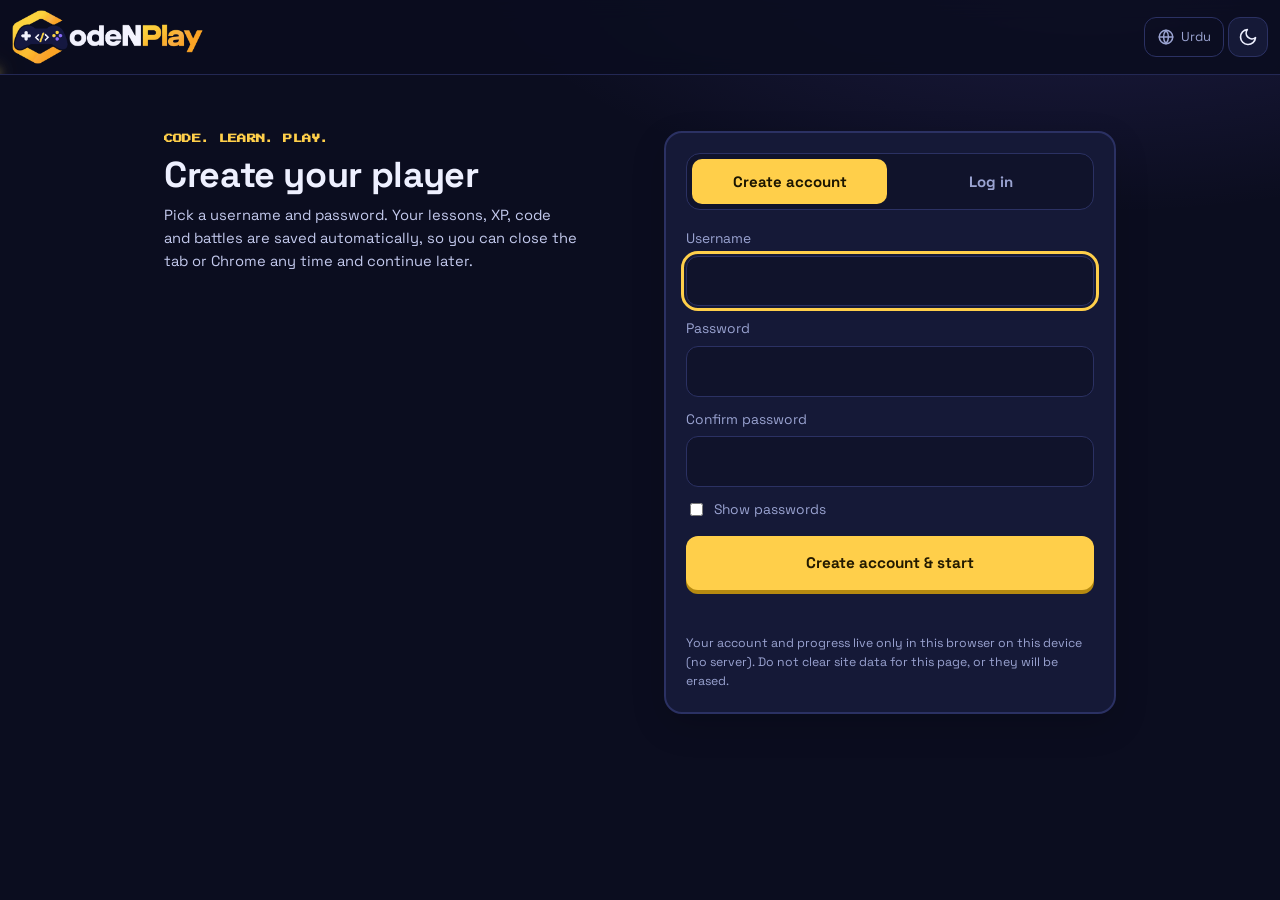
==== commit 555d62a5: "Updated CodeNPlay project" ====
--- a/courses.html
+++ b/courses.html
@@ -19,6 +19,7 @@
   <link rel="stylesheet" href="css/style.css">
   <script src="js/i18n.js"></script>
   <script src="js/i18n-questions.js"></script>
+  <script src="js/icons.js"></script>
   <script src="js/auth.js"></script>
   <script>
   var t = null; try { t = localStorage.getItem('theme'); } catch (e) {}
@@ -30,8 +31,8 @@
   <header class="topbar">
     <a class="brand" href="index.html" aria-label="CodeNPlay home"><img class="brand-logo" src="assets/logo.webp" alt="CodeNPlay" width="621" height="176"></a>
     <nav class="nav" aria-label="Main">
-      <button id="langToggle" type="button" class="lang-btn" aria-label="Toggle language">🌐</button>
-      <button id="themeToggle" type="button" aria-label="Toggle theme">💡</button>
+      <button id="langToggle" type="button" class="lang-btn" aria-label="Toggle language"><svg class="ic" viewBox="0 0 24 24" fill="none" stroke="currentColor" stroke-width="2" stroke-linecap="round" stroke-linejoin="round" aria-hidden="true"><circle cx="12" cy="12" r="9"/><path d="M3 12h18"/><path d="M12 3a14 14 0 0 1 0 18a14 14 0 0 1 0-18z"/></svg></button>
+      <button id="themeToggle" type="button" aria-label="Toggle theme"><svg class="ic" viewBox="0 0 24 24" fill="none" stroke="currentColor" stroke-width="2" stroke-linecap="round" stroke-linejoin="round" aria-hidden="true"><path d="M21 12.8A9 9 0 1 1 11.2 3a7 7 0 0 0 9.8 9.8z"/></svg></button>
       <a href="index.html" data-nav="home" data-t="home">Home</a>
       <a href="courses.html" data-nav="learn" aria-current="page" data-t="courses">Courses</a>
       <a href="profile.html" data-nav="profile" data-t="profile">Profile</a>
@@ -43,10 +44,10 @@
 
   <nav class="tabbar" aria-label="Main mobile">
     <a href="index.html" data-nav="home"><svg class="ic" viewBox="0 0 24 24" fill="none" stroke="currentColor" stroke-width="2" stroke-linecap="round" stroke-linejoin="round"><path d="M3 11l9-8 9 8v9a1 1 0 0 1-1 1h-5v-6H9v6H4a1 1 0 0 1-1-1z"/></svg><span data-t="home">Home</span></a>
-    <a href="courses.html" data-nav="learn" aria-current="page"><svg class="ic" viewBox="0 0 24 24" fill="none" stroke="currentColor" stroke-width="2" stroke-linecap="round" stroke-linejoin="round"><path d="M4 5a2 2 0 0 1 2-2h13v16H6a2 2 0 0 0-2 2z"/><path d="M4 21V5"/><path d="M9 7h6"/></svg><span data-t="learn">Learn</span></a>
-    <a href="profile.html" data-nav="profile"><span class="emo">👤</span><span data-t="profile">Profile</span></a>
-    <button type="button" id="tabLang" class="lang-btn-mobile" aria-label="Toggle language"><span class="emo">🌐</span><span>Lang</span></button>
-    <button type="button" id="tabTheme" aria-label="Toggle theme"><span class="emo">🌙</span><span data-t="dark">Dark</span></button>
+    <a href="courses.html" data-nav="learn" aria-current="page"><svg class="ic" viewBox="0 0 24 24" fill="none" stroke="currentColor" stroke-width="2" stroke-linecap="round" stroke-linejoin="round"><path d="M4 5a2 2 0 0 1 2-2h13v16H6a2 2 0 0 0-2 2z"/><path d="M4 21V5"/><path d="M9 7h6"/></svg><span data-t="courses">Courses</span></a>
+    <a href="profile.html" data-nav="profile"><span class="emo"><svg class="ic" viewBox="0 0 24 24" fill="none" stroke="currentColor" stroke-width="2" stroke-linecap="round" stroke-linejoin="round" aria-hidden="true"><circle cx="12" cy="8" r="4"/><path d="M4 21a8 8 0 0 1 16 0"/></svg></span><span data-t="profile">Profile</span></a>
+    <button type="button" id="tabLang" class="lang-btn-mobile" aria-label="Toggle language"><span class="emo"><svg class="ic" viewBox="0 0 24 24" fill="none" stroke="currentColor" stroke-width="2" stroke-linecap="round" stroke-linejoin="round" aria-hidden="true"><circle cx="12" cy="12" r="9"/><path d="M3 12h18"/><path d="M12 3a14 14 0 0 1 0 18a14 14 0 0 1 0-18z"/></svg></span><span>Lang</span></button>
+    <button type="button" id="tabTheme" aria-label="Toggle theme"><span class="emo"><svg class="ic" viewBox="0 0 24 24" fill="none" stroke="currentColor" stroke-width="2" stroke-linecap="round" stroke-linejoin="round" aria-hidden="true"><path d="M21 12.8A9 9 0 1 1 11.2 3a7 7 0 0 0 9.8 9.8z"/></svg></span><span data-t="dark">Dark</span></button>
   </nav>
 
   <div id="modal" class="modal" aria-live="polite"></div>
@@ -57,6 +58,8 @@
   <script defer src="js/lessons.js"></script>
   <script defer src="js/lessons-more.js"></script>
   <script defer src="js/tests-extra.js"></script>
+  <script defer src="js/hints.js"></script>
+  <script defer src="js/quest.js"></script>
   <script defer src="js/curriculum.js"></script>
   <script defer src="js/runner.js"></script>
   <script defer src="js/core.js"></script>
--- a/css/style.css
+++ b/css/style.css
@@ -898,7 +898,6 @@
 .isl.locked .isl-top, .isl.locked .isl-rock { filter: grayscale(.85) brightness(.7); }
 .isl.locked h3, .isl.locked .isl-count { opacity: .8; }
 .isl.locked .isl-desc { background: #a39983; color: #3d3629; }
-.isl.locked .isl-count::before { content: "🔒 "; }
 
 .web-hero { display: flex; justify-content: space-between; align-items: center; gap: 20px; padding: 22px; margin: 6px 0 18px; border: 2px solid var(--line); border-radius: var(--r); background: linear-gradient(135deg, var(--card), var(--card2)); }
 .web-hero .cta { margin-top: 14px; }
@@ -1056,3 +1055,291 @@
   .hero-pick { grid-template-columns: 76px 1fr; } .hero-pick img { width: 76px; height: 76px; }
   .profile-stats > div { padding: 14px 12px 14px 52px; } .profile-stats > div > i { left: 10px; width: 30px; height: 30px; }
 }
+
+
+/* ---- hero portraits: same square frame for every hero (different image shapes) ---- */
+.hero-pick .hp-frame, .hero-pick > img { display: grid; place-items: center; box-sizing: border-box; width: 96px; height: 96px; padding: 8px; border-radius: 16px; border: 2px solid var(--line); background: radial-gradient(circle at 50% 38%, rgba(255,255,255,.14), rgba(0,0,0,.30) 78%); overflow: hidden; grid-row: 1 / 4; }
+.hero-pick .hp-frame img { display: block; width: 100%; height: 100%; padding: 0; margin: 0; background: none; border-radius: 0; grid-row: auto; object-fit: contain; object-position: center; }
+.hero-pick > img { object-fit: contain; object-position: center; }
+.hero-pick.on .hp-frame, .hero-pick.on > img { border-color: var(--gold); box-shadow: 0 0 0 3px rgba(255,207,74,.22), 0 0 18px rgba(255,207,74,.25); }
+.course-hero { margin: 8px 0 26px; }
+.course-hero .hp-row { max-width: 760px; }
+@media (max-width: 520px) { .hero-pick .hp-frame, .hero-pick > img { width: 76px; height: 76px; padding: 6px; } }
+
+/* ---------- relics collection (profile) ---------- */
+.relic-grid { display: grid; grid-template-columns: repeat(3, minmax(0, 1fr)); gap: 12px; margin: 0 0 24px; }
+.relic { display: flex; flex-direction: column; align-items: center; text-align: center; gap: 6px; padding: 14px 12px; border-radius: 16px; border: 2px solid #8c6a2c; background: linear-gradient(135deg, rgba(120,84,30,.22), var(--card)); }
+.relic .r-art { width: 88px; height: 88px; }
+.relic .r-art svg { width: 100%; height: 100%; display: block; }
+.relic b { font-size: .95rem; color: var(--gold); }
+.relic small { color: var(--muted); font-size: .76rem; line-height: 1.4; }
+.relic.locked { border-color: var(--line); background: var(--card); }
+.relic.locked .r-art { filter: grayscale(1) brightness(.35); opacity: .7; }
+.relic.locked b { color: var(--muted); }
+@media (max-width: 700px) { .relic-grid { grid-template-columns: 1fr; } .relic { flex-direction: row; text-align: left; } .relic .r-art { flex: none; } }
+
+
+/* =========================================================
+   SVG icons (emoji replacement) + responsive hardening
+   ========================================================= */
+.ic { display: inline-block; }
+button .ic, a .ic { pointer-events: none; }
+.lang-btn { display: inline-flex; align-items: center; gap: 6px; min-height: 40px; padding: 4px 12px; border-radius: 12px; }
+.lang-btn .ic { width: 18px; height: 18px; }
+#themeToggle .ic { width: 20px; height: 20px; }
+.tabbar .emo, .lang-btn-mobile .emo, .tabbar button .emo { display: grid; place-items: center; width: 24px; height: 24px; font-size: 0; line-height: 0; }
+.tabbar .emo .ic, .tabbar button .emo .ic, .lang-btn-mobile .emo .ic { width: 24px; height: 24px; }
+.tabbar > * { min-width: 0; }
+.tabbar span:not(.emo) { max-width: 100%; overflow: hidden; text-overflow: ellipsis; white-space: nowrap; }
+.tabbar a.active, .tabbar button:hover { color: var(--gold); }
+.streak-chip { display: inline-flex; align-items: center; gap: 3px; }
+.streak-chip .ic { width: 14px; height: 14px; fill: currentColor; fill-opacity: .25; }
+
+.feature-card > .fc-ic, .feature-card > span { display: inline-grid; place-items: center; width: 44px; height: 44px; margin-bottom: 10px; border-radius: 12px; font-size: 0; color: var(--gold); background: rgba(255,207,74,.12); border: 1px solid rgba(255,207,74,.28); }
+.feature-card > .fc-ic .ic { width: 24px; height: 24px; }
+.feature-card h3 { font-size: 1.05rem; margin-bottom: 6px; }
+.profile-stats > div > i { color: var(--gold); font-size: 0; }
+.profile-stats > div > i .ic { width: 20px; height: 20px; }
+.ach-icon { flex: none; display: grid; place-items: center; width: 38px; height: 38px; border-radius: 12px; font-size: 0; color: var(--muted); background: rgba(255,255,255,.06); }
+.ach-icon .ic { width: 20px; height: 20px; }
+.achievement.unlocked .ach-icon { color: var(--gold); background: rgba(255,207,74,.16); }
+.hp-tag .ic { width: 13px; height: 13px; vertical-align: -.12em; }
+.node .num .ic, .lrow .num .ic { width: 16px; height: 16px; }
+.jr-ib .ic, .jr-nx .ic, #tNext .ic { width: 16px; height: 16px; }
+.node.boss .num .ic { width: 16px; height: 16px; }
+.btn .ic { width: 1.15em; height: 1.15em; }
+
+/* ---- fluid base: nothing may push the page sideways ---- */
+html, body { max-width: 100%; overflow-x: clip; }
+img, svg, canvas, video, iframe { max-width: 100%; }
+.brand-logo { max-width: 100%; }
+h1, h2, h3, h4, p, li, .lead, .muted { overflow-wrap: anywhere; }
+.wrap { padding-left: max(14px, env(safe-area-inset-left)); padding-right: max(14px, env(safe-area-inset-right)); }
+.topbar { padding-left: max(12px, env(safe-area-inset-left)); padding-right: max(12px, env(safe-area-inset-right)); }
+.tabbar { padding-left: env(safe-area-inset-left); padding-right: env(safe-area-inset-right); }
+.hero .mark { white-space: normal; }
+.hero h1 { font-size: clamp(1.9rem, 7.2vw + .4rem, 4rem); }
+.code, .base pre, .cab-code { max-width: 100%; }
+.ex-head { flex-wrap: wrap; gap: 6px; }
+.pane-head { flex-wrap: wrap; row-gap: 6px; }
+.pane-head .file { min-width: 0; overflow: hidden; text-overflow: ellipsis; white-space: nowrap; }
+.pane-head .acts { margin-left: auto; }
+.l-head h1, .web-hero h1 { overflow-wrap: anywhere; }
+.steps { gap: 8px; }
+.cards, .feature-grid, .how, .lessons, .nodes, .achievement-grid, .stats-strip, .profile-stats { min-width: 0; }
+.lessons { grid-template-columns: repeat(auto-fill, minmax(min(100%, 260px), 1fr)); }
+.level .lessons { grid-template-columns: repeat(auto-fill, minmax(min(100%, 260px), 1fr)); }
+
+/* ---- small laptops / tablets ---- */
+@media (max-width: 1024px) {
+  .feature-grid, .achievement-grid { grid-template-columns: repeat(2, minmax(0, 1fr)); }
+  .why-grid { grid-template-columns: repeat(2, minmax(0, 1fr)); }
+  .stats-strip, .profile-stats { grid-template-columns: repeat(2, minmax(0, 1fr)); }
+  .site-foot > .sf-grid { grid-template-columns: 1fr 1fr; }
+}
+@media (min-width: 1025px) {
+  .stats-strip, .profile-stats { grid-template-columns: repeat(4, minmax(0, 1fr)); }
+}
+@media (max-width: 860px) {
+  .topbar { min-height: 56px; }
+  .brand-logo { height: 44px; }
+  body:has(.tabbar) .nav .lang-btn, body:has(.tabbar) #themeToggle { display: none; }   /* mobile uses the bottom tab bar */
+  body[data-area="auth"] .nav { display: flex; gap: 8px; }
+  .wrap { padding-bottom: 28px; }
+  .web-hero { padding: 16px; }
+  .course-head { flex-wrap: wrap; }
+  .modal-card { max-height: 90dvh; overflow: auto; }
+}
+@media (max-width: 700px) {
+  .feature-grid, .why-grid, .achievement-grid { grid-template-columns: 1fr 1fr; }
+  .feature-card > .fc-ic, .feature-card > span { width: 38px; height: 38px; }
+  .feature-card h3 { font-size: .98rem; }
+  .feature-card p { font-size: .84rem; }
+  .level-head { flex-direction: column; align-items: stretch; }
+  .lv-prog { min-width: 0; width: 100%; }
+  .level { padding: 14px 12px; }
+  .block-head h2 { font-size: 1.3rem; }
+  .gutter { width: 32px; padding-right: 6px; }
+  .wb-tabs button { padding: 10px 8px; }
+  .toast { max-width: calc(100vw - 28px); text-align: center; }
+  .site-foot > .sf-bottom { flex-direction: column; }
+}
+@media (max-width: 520px) {
+  .tabbar a, .tabbar button, .lang-btn-mobile { font-size: .66rem; }
+  .why-grid, .feature-grid { grid-template-columns: 1fr; }
+  .feature-card { display: grid; grid-template-columns: 44px 1fr; column-gap: 12px; align-items: start; }
+  .feature-card > .fc-ic, .feature-card > span { grid-row: 1 / 3; margin: 0; }
+  .feature-card p { margin: 0; }
+  .how { grid-template-columns: 1fr; }
+  .how li { display: grid; grid-template-columns: 30px 1fr; column-gap: 12px; }
+  .how li b { grid-row: 1 / 3; margin: 0; }
+  .site-foot > .sf-grid { grid-template-columns: 1fr; }
+  .achievement-grid { grid-template-columns: 1fr; }
+  .profile-hero { flex-direction: column; }
+  .web-hero .ring.big { width: 88px; height: 88px; }
+  .pane-head .acts { width: 100%; justify-content: flex-end; }
+  .mini { padding: 6px 10px; }
+  .pn { flex-direction: column; }
+  .pn a { justify-content: center; }
+  .auth-card { padding: 16px; }
+  .auth-tabs button { padding: 10px 4px; font-size: .9rem; }
+}
+@media (max-width: 360px) {
+  html { font-size: 14px; }
+  .brand-logo { height: 38px; }
+  .xp { padding: 4px 8px; }
+  .stats-strip, .profile-stats { grid-template-columns: 1fr 1fr; }
+  .wmap { padding: 16px 4px 22px; gap: 4px 4px; }
+  .isl h3 { font-size: .85rem; } .isl.main h3 { font-size: 1.15rem; }
+  .isl-btn { padding: 8px 22px; font-size: .9rem; }
+  .nodes .node { flex-basis: 100%; max-width: 100%; }
+  .btn.big { padding: 12px 14px; }
+}
+/* large screens: keep content comfortable */
+@media (min-width: 1500px) {
+  html { font-size: 16px; }
+  .wrap { max-width: 1280px; }
+}
+/* phones turned sideways */
+@media (orientation: landscape) and (max-height: 520px) and (max-width: 940px) {
+  .topbar { position: static; }
+  body { padding-bottom: 0; }
+}
+
+/* ---- locked levels ---- */
+.level.is-locked { border-top-color: var(--line); opacity: .8; }
+.level.is-locked .level-head h2 { color: var(--muted); display: flex; align-items: center; gap: 8px; }
+.level.is-locked .level-head .ic { width: 22px; height: 22px; }
+.level.is-locked .eyebrow { color: var(--muted); }
+.lock-note { display: flex; align-items: center; gap: 8px; margin: 0 0 12px; padding: 10px 12px; border: 1px dashed var(--line); border-radius: 12px; color: var(--muted); font-size: .88rem; }
+.lock-note .ic { flex: none; }
+.node.locked { cursor: not-allowed; opacity: .55; filter: grayscale(.6); }
+.node.locked:hover { transform: none; border-color: var(--line); }
+.node.locked .num { background: var(--card2); color: var(--muted); }
+.node.locked .num .ic { width: 15px; height: 15px; }
+.locked-page { max-width: 460px; margin: 0 auto; display: grid; justify-items: center; gap: 12px; padding-top: 48px; }
+.locked-page .lockburst { background: var(--card2); color: var(--muted); }
+.locked-page .lockburst .ic { width: 30px; height: 30px; fill: none; }
+
+/* ---- battle page on phones: no extra Output box (messages show as toast) ---- */
+@media (max-width: 900px) {
+  .jr-out, .jr-out:has(.jr-fb:empty) { display: none !important; }
+  .playpage .toast { bottom: calc(var(--tabh) + 12px + env(safe-area-inset-bottom)); }
+}
+
+
+/* =========================================================
+   Levels page v3 (courses.html?course=web)
+   ========================================================= */
+.wh { position: relative; display: flex; align-items: center; justify-content: space-between; gap: 24px; padding: clamp(18px, 4vw, 34px); margin: 6px 0 26px; overflow: hidden;
+  border: 2px solid var(--line); border-radius: 22px;
+  background: radial-gradient(520px 260px at 100% 0, rgba(255,207,74,.16), transparent 70%), linear-gradient(135deg, var(--card), var(--card2)); box-shadow: 0 14px 40px rgba(0,0,0,.28); }
+.wh::after { content: ""; position: absolute; inset: 0; pointer-events: none; opacity: .5; background-image: linear-gradient(rgba(255,255,255,.035) 1px, transparent 1px), linear-gradient(90deg, rgba(255,255,255,.035) 1px, transparent 1px); background-size: 26px 26px; mask-image: linear-gradient(90deg, transparent, #000 70%); -webkit-mask-image: linear-gradient(90deg, transparent, #000 70%); }
+.wh > * { position: relative; z-index: 1; min-width: 0; }
+.wh h1 { font-size: clamp(1.7rem, 5vw, 2.8rem); margin-bottom: 8px; }
+.wh .cta { margin-top: 18px; }
+.wh-ring { flex: none; width: clamp(96px, 20vw, 140px); aspect-ratio: 1; border-radius: 50%; display: grid; place-items: center;
+  background: conic-gradient(var(--gold) calc(var(--p) * 1%), rgba(255,255,255,.1) 0); box-shadow: 0 0 0 5px rgba(255,207,74,.08), 0 10px 30px rgba(0,0,0,.35); }
+.wh-ring-in { width: 80%; aspect-ratio: 1; border-radius: 50%; display: grid; place-content: center; text-align: center; background: var(--card); }
+.wh-ring-in b { font-size: clamp(1.1rem, 3.4vw, 1.6rem); color: var(--gold); line-height: 1.1; }
+.wh-ring-in span { font-size: .72rem; color: var(--muted); }
+
+.lvl-list { display: grid; gap: clamp(22px, 4vw, 38px); margin-top: 8px; }
+.lvl { --accent: var(--gold); border-radius: 22px; border: 2px solid var(--line); background: color-mix(in srgb, var(--card) 70%, transparent); overflow: hidden; box-shadow: 0 12px 34px rgba(0,0,0,.22); }
+.lvl.c-html { --accent: var(--html); } .lvl.c-css { --accent: var(--css); } .lvl.c-js { --accent: var(--js); }
+.lvl:not(.is-locked) { border-color: color-mix(in srgb, var(--accent) 55%, var(--line)); }
+.lvl-banner { position: relative; display: flex; align-items: center; gap: clamp(12px, 3vw, 22px); padding: clamp(16px, 3vw, 24px); isolation: isolate;
+  background: linear-gradient(90deg, rgba(8,10,28,.88), rgba(8,10,28,.25)), var(--bg) center / cover no-repeat; border-bottom: 3px solid var(--accent); }
+.lvl-no { flex: none; display: grid; place-items: center; width: clamp(56px, 9vw, 76px); aspect-ratio: 1; border-radius: 18px; background: var(--accent); color: #1b1500; box-shadow: 0 5px 0 rgba(0,0,0,.35); line-height: 1; }
+.lvl-no small { font-size: .56rem; font-weight: 800; letter-spacing: .12em; text-transform: uppercase; }
+.lvl-no b { font-family: var(--px); font-weight: 400; font-size: clamp(1.2rem, 3.4vw, 1.8rem); margin-top: 4px; }
+.lvl-info { flex: 1; min-width: 0; }
+.lvl-info h2 { font-size: clamp(1.15rem, 3.2vw, 1.8rem); color: #fff; text-shadow: 0 2px 8px rgba(0,0,0,.6); }
+.lvl-info p { margin: 4px 0 8px; color: #cfd4ff; font-size: .88rem; }
+.lvl-info .prog { max-width: 360px; height: 8px; background: rgba(255,255,255,.14); }
+.lvl-info .prog span { background: var(--accent); }
+.lv-chip { flex: none; display: inline-flex; align-items: center; gap: 6px; padding: 6px 12px; border-radius: 999px; font-size: .78rem; font-weight: 800; border: 1px solid rgba(255,255,255,.2); background: rgba(8,10,28,.6); color: #fff; }
+.lv-chip .ic { width: 14px; height: 14px; }
+.lv-chip.ok { background: rgba(62,224,143,.18); border-color: var(--green); color: var(--green); }
+.lv-chip.on { background: var(--accent); border-color: transparent; color: #1b1500; }
+.lv-chip.off { color: var(--muted); }
+.lvl.is-locked .lvl-banner { filter: grayscale(.9) brightness(.7); border-bottom-color: var(--line); }
+.lvl.is-locked .lvl-no { background: var(--card2); color: var(--muted); }
+
+.lvl-body { padding: clamp(14px, 3vw, 24px); display: grid; gap: 14px; }
+.lvl-body .lock-note { margin: 0; }
+.snodes2 { display: grid; gap: 12px; grid-template-columns: repeat(auto-fill, minmax(min(100%, 250px), 1fr)); counter-reset: none; }
+.snode2 { position: relative; display: flex; align-items: center; gap: 12px; min-height: 76px; padding: 12px 14px; border-radius: 16px; border: 2px solid var(--line); background: var(--card); color: var(--text);
+  box-shadow: 0 4px 0 rgba(0,0,0,.3); transition: transform .16s ease, border-color .16s ease, background .16s ease, box-shadow .16s ease; }
+a.snode2:hover { transform: translateY(-3px); border-color: var(--accent); box-shadow: 0 8px 0 rgba(0,0,0,.28), 0 14px 26px rgba(0,0,0,.25); }
+a.snode2:active { transform: translateY(1px); }
+.sn-num { flex: none; display: grid; place-items: center; width: 42px; height: 42px; border-radius: 13px; background: var(--card2); font-family: var(--px); font-size: .8rem; color: var(--text); }
+.sn-num .ic { width: 18px; height: 18px; }
+.sn-body { flex: 1; min-width: 0; display: grid; gap: 2px; }
+.sn-body b { font-size: .96rem; line-height: 1.25; }
+.sn-body small { color: var(--muted); font-size: .76rem; font-weight: 600; }
+.sn-go { flex: none; color: var(--muted); display: grid; }
+.sn-go .ic { width: 18px; height: 18px; }
+a.snode2:hover .sn-go { color: var(--accent); }
+.snode2.open .sn-num { background: color-mix(in srgb, var(--accent) 28%, var(--card2)); }
+.snode2.done { border-color: color-mix(in srgb, var(--green) 55%, var(--line)); background: linear-gradient(135deg, rgba(62,224,143,.1), var(--card)); }
+.snode2.done .sn-num { background: var(--green); color: #052415; }
+.snode2.done .sn-body small { color: var(--green); }
+.snode2.next { border-color: var(--gold); background: linear-gradient(135deg, rgba(255,207,74,.14), var(--card)); animation: nextGlow 2.2s ease-in-out infinite; }
+.snode2.next .sn-num { background: var(--gold); color: #231a00; }
+.snode2.next .sn-body small { color: var(--gold); }
+.snode2.next .sn-go { color: var(--gold); }
+@keyframes nextGlow { 0%, 100% { box-shadow: 0 4px 0 rgba(0,0,0,.3), 0 0 0 0 rgba(255,207,74,.35); } 50% { box-shadow: 0 4px 0 rgba(0,0,0,.3), 0 0 0 6px rgba(255,207,74,0); } }
+.snode2.locked { cursor: not-allowed; opacity: .55; background: color-mix(in srgb, var(--card) 80%, #000); box-shadow: none; }
+.snode2.locked .sn-num { background: rgba(255,255,255,.06); color: var(--muted); }
+
+.bosscard { position: relative; display: flex; align-items: center; gap: clamp(12px, 3vw, 20px); padding: 14px clamp(14px, 3vw, 22px); border-radius: 18px; border: 2px solid #8a3347; color: var(--text);
+  background: radial-gradient(420px 160px at 0 50%, rgba(255,84,112,.22), transparent 70%), linear-gradient(135deg, rgba(255,84,112,.1), var(--card)); box-shadow: 0 5px 0 rgba(0,0,0,.35); transition: transform .16s ease, border-color .16s ease; }
+a.bosscard:hover { transform: translateY(-3px); border-color: #ff5470; }
+.bc-art { position: relative; flex: none; width: clamp(64px, 14vw, 92px); aspect-ratio: 1; border-radius: 16px; display: grid; place-items: center; background: radial-gradient(circle, rgba(255,255,255,.12), rgba(0,0,0,.4) 80%); border: 2px solid rgba(255,84,112,.5); overflow: hidden; }
+.bc-art img { width: 100%; height: 100%; object-fit: contain; padding: 4px; }
+.bc-lock { position: absolute; inset: 0; display: grid; place-items: center; background: rgba(6,7,22,.65); color: #fff; }
+.bc-lock .ic { width: 26px; height: 26px; }
+.bc-body { flex: 1; min-width: 0; display: grid; gap: 2px; }
+.bc-body small { font-size: .68rem; font-weight: 800; letter-spacing: .12em; text-transform: uppercase; color: #ff8fa3; }
+.bc-body b { font-size: clamp(1rem, 2.6vw, 1.25rem); line-height: 1.25; }
+.bc-body em { font-style: normal; color: var(--muted); font-size: .84rem; }
+.bc-go { flex: none; display: grid; place-items: center; width: 40px; height: 40px; border-radius: 12px; background: #ff5470; color: #2a0510; }
+.bc-go .ic { width: 20px; height: 20px; }
+.bosscard.done { border-color: var(--green); background: linear-gradient(135deg, rgba(62,224,143,.12), var(--card)); }
+.bosscard.done .bc-art { border-color: var(--green); }
+.bosscard.done .bc-body small { color: var(--green); }
+.bosscard.done .bc-go { background: var(--green); color: #052415; }
+.bosscard.locked { cursor: not-allowed; opacity: .6; filter: grayscale(.5); box-shadow: none; }
+.bosscard.locked .bc-go { background: rgba(255,255,255,.08); color: var(--muted); }
+.bosscard.next { animation: nextGlow 2.2s ease-in-out infinite; }
+.pn-lock { display: inline-flex; align-items: center; gap: 8px; padding: 10px 14px; border-radius: 12px; border: 1px dashed var(--line); color: var(--muted); font-size: .9rem; opacity: .7; }
+
+@media (max-width: 640px) {
+  .wh { flex-direction: column-reverse; align-items: stretch; text-align: left; }
+  .wh-ring { align-self: flex-start; }
+  .lvl-banner { flex-wrap: wrap; }
+  .lv-chip { position: absolute; top: 10px; right: 10px; padding: 4px 10px; font-size: .7rem; }
+  .lvl-info { flex-basis: calc(100% - 90px); }
+  .snodes2 { grid-template-columns: 1fr; }
+  .bc-go { display: none; }
+}
+@media (prefers-reduced-motion: reduce) { .snode2.next, .bosscard.next { animation: none; } }
+@media (max-width: 640px) { .lvl-banner { padding-top: 46px; } }
+.lvl-list + .hero-picks { margin-top: 34px; }
+
+/* character select: sits right under the course banner, compact */
+.wh + .hero-picks { margin: 0 0 28px; }
+.course-hero .hp-row { max-width: none; grid-template-columns: repeat(2, minmax(0, 1fr)); gap: 12px; }
+.course-hero .hero-pick { grid-template-columns: 72px 1fr; padding: 10px 14px; column-gap: 12px; border-radius: 16px; }
+.course-hero .hero-pick .hp-frame { width: 72px; height: 72px; padding: 4px; }
+.course-hero .hero-pick b { font-size: 1.05rem; }
+.course-hero .hero-pick small { font-size: .78rem; }
+@media (max-width: 700px) {
+  .course-hero .hp-row { grid-template-columns: 1fr 1fr; gap: 8px; }
+  .course-hero .hero-pick { grid-template-columns: 1fr; justify-items: center; text-align: center; padding: 10px 8px; row-gap: 4px; }
+  .course-hero .hero-pick .hp-frame { grid-row: auto; width: 64px; height: 64px; }
+  .course-hero .hero-pick b { align-self: auto; font-size: .98rem; }
+  .course-hero .hero-pick small { display: none; }
+  .course-hero .hero-pick .hp-tag { justify-self: center; margin-top: 2px; }
+}
